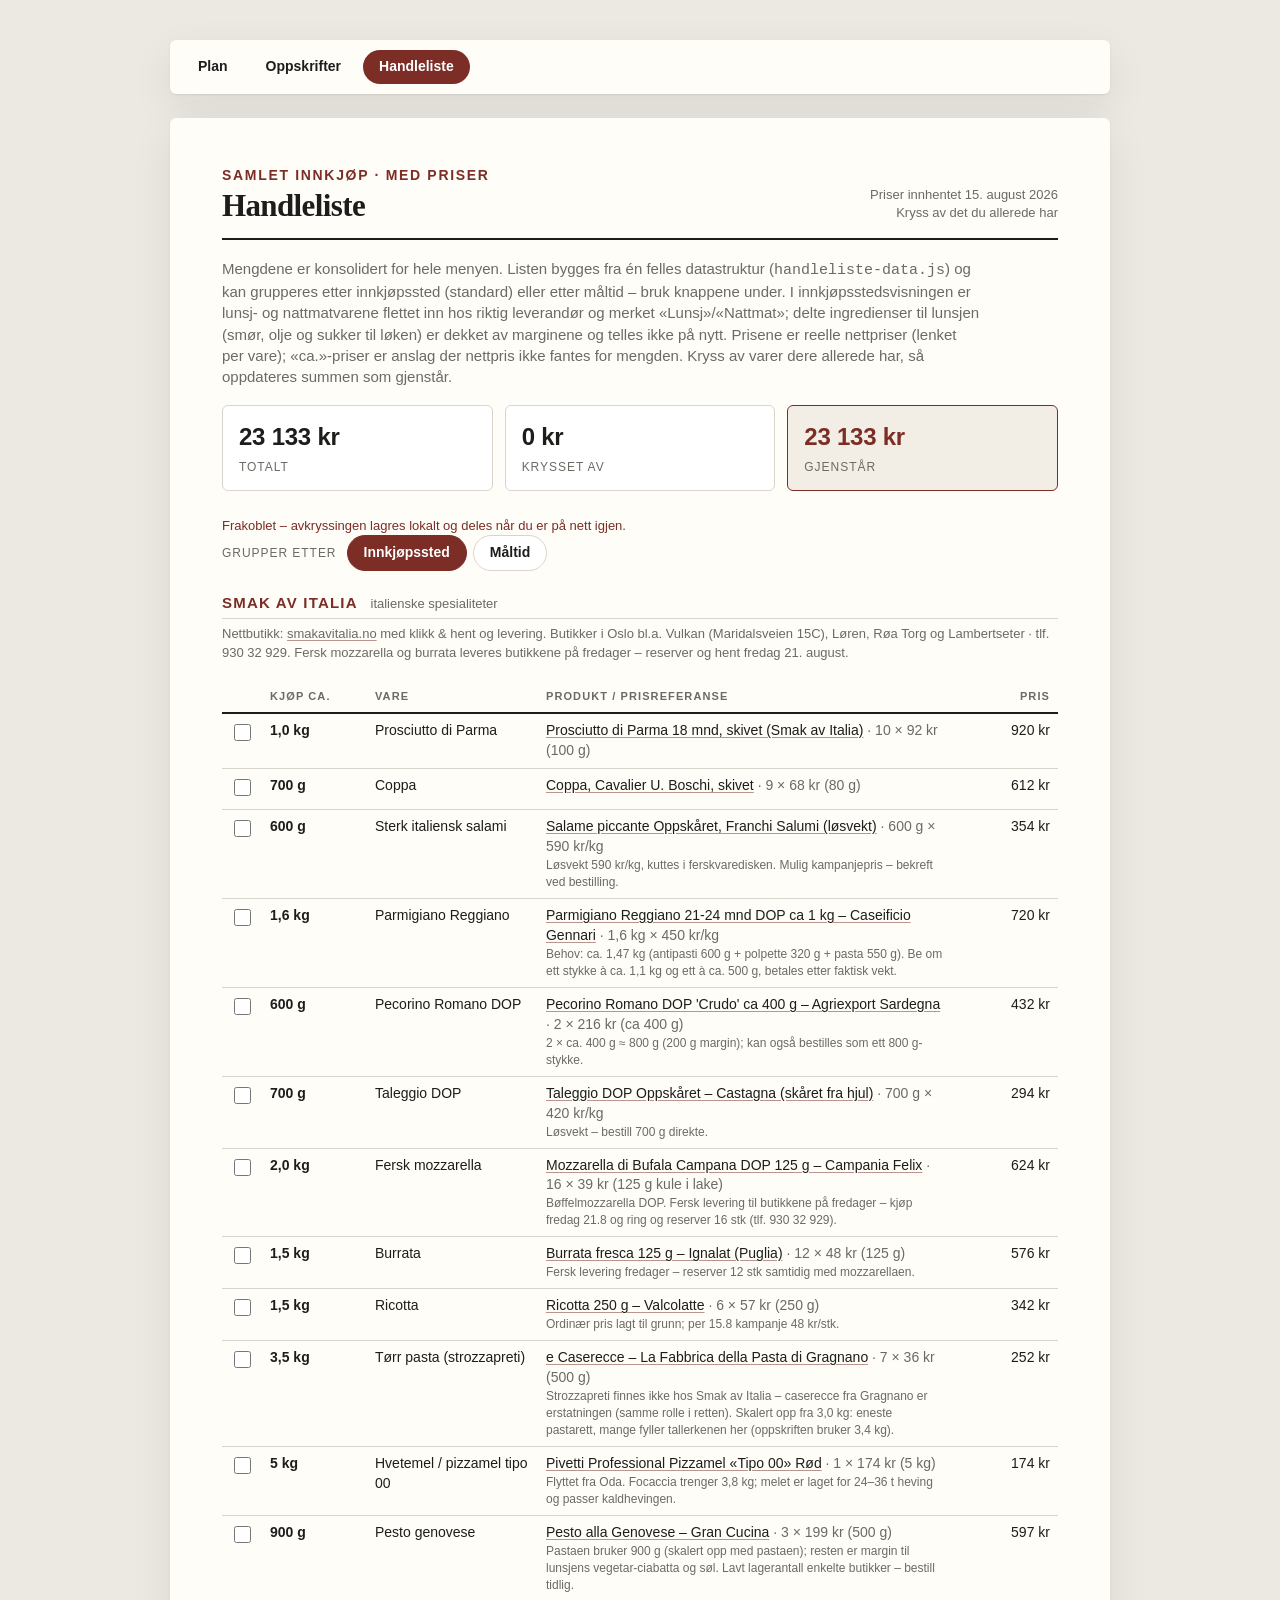
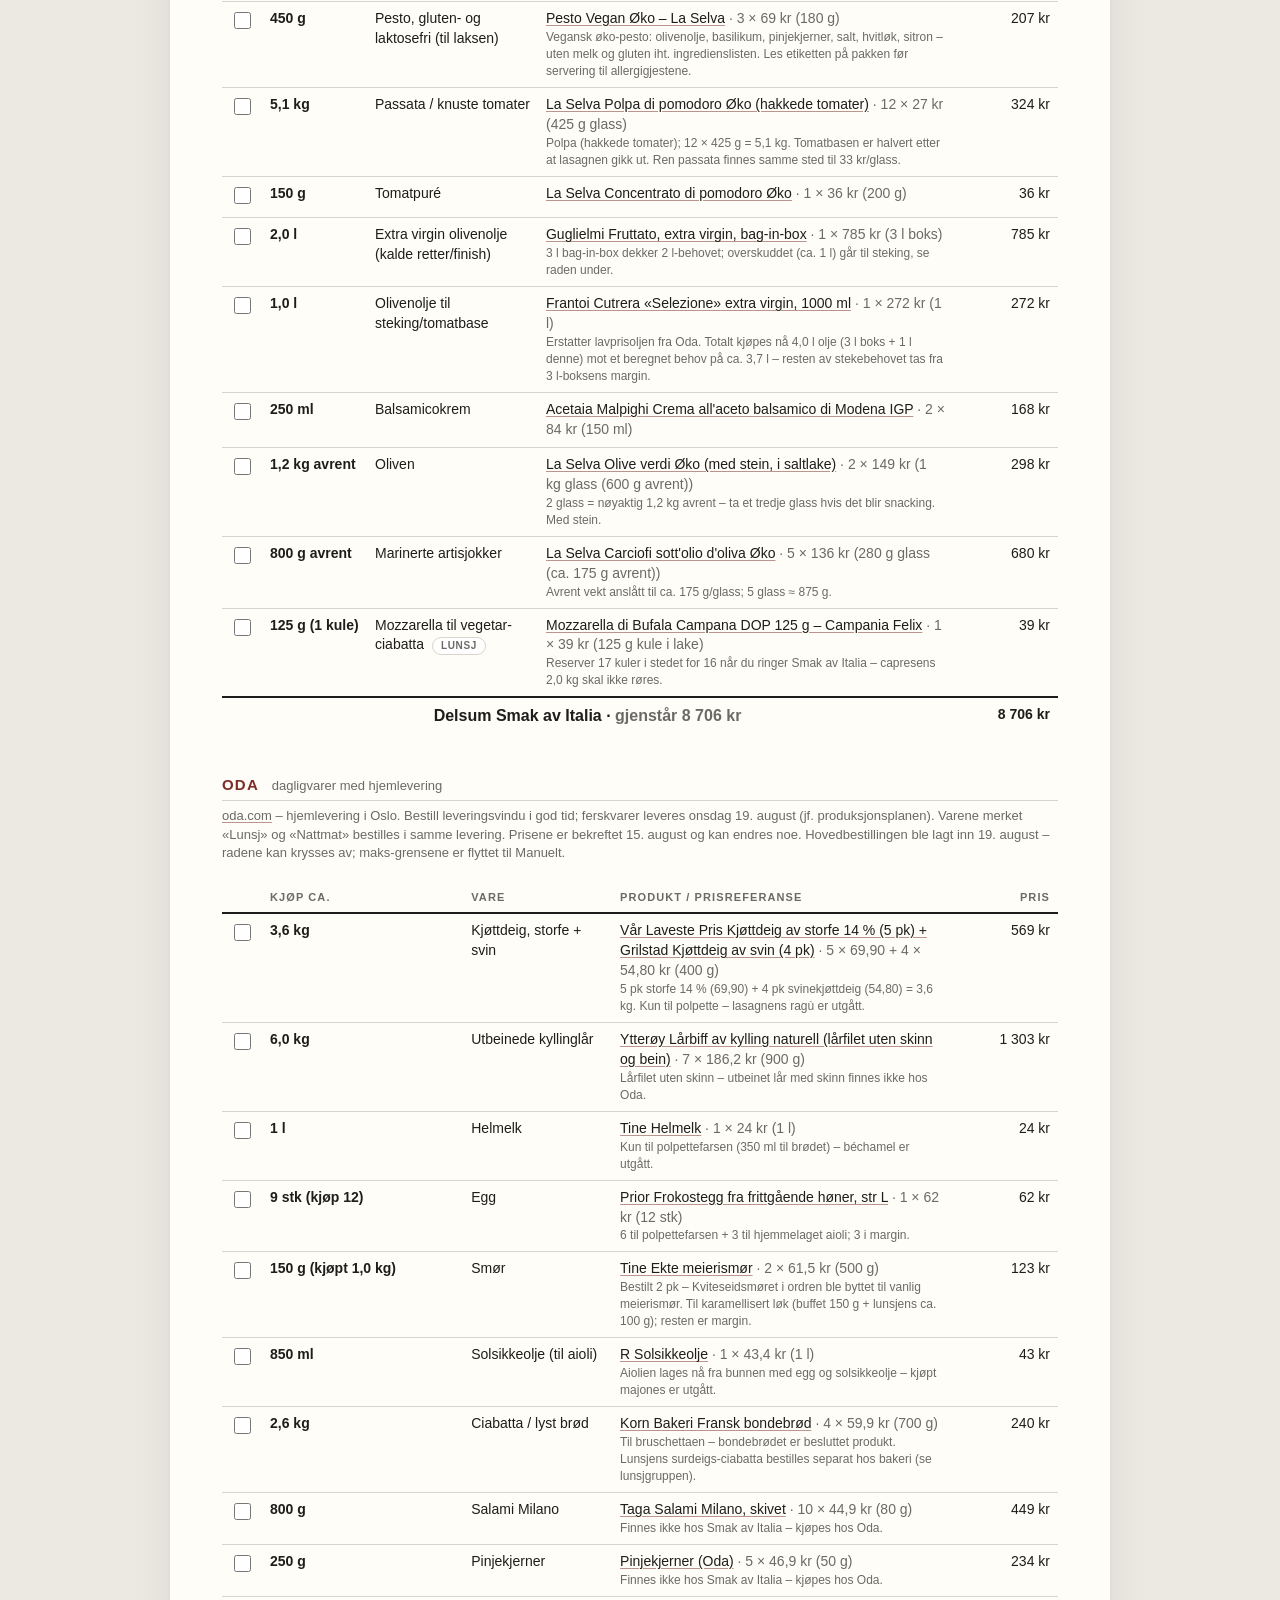
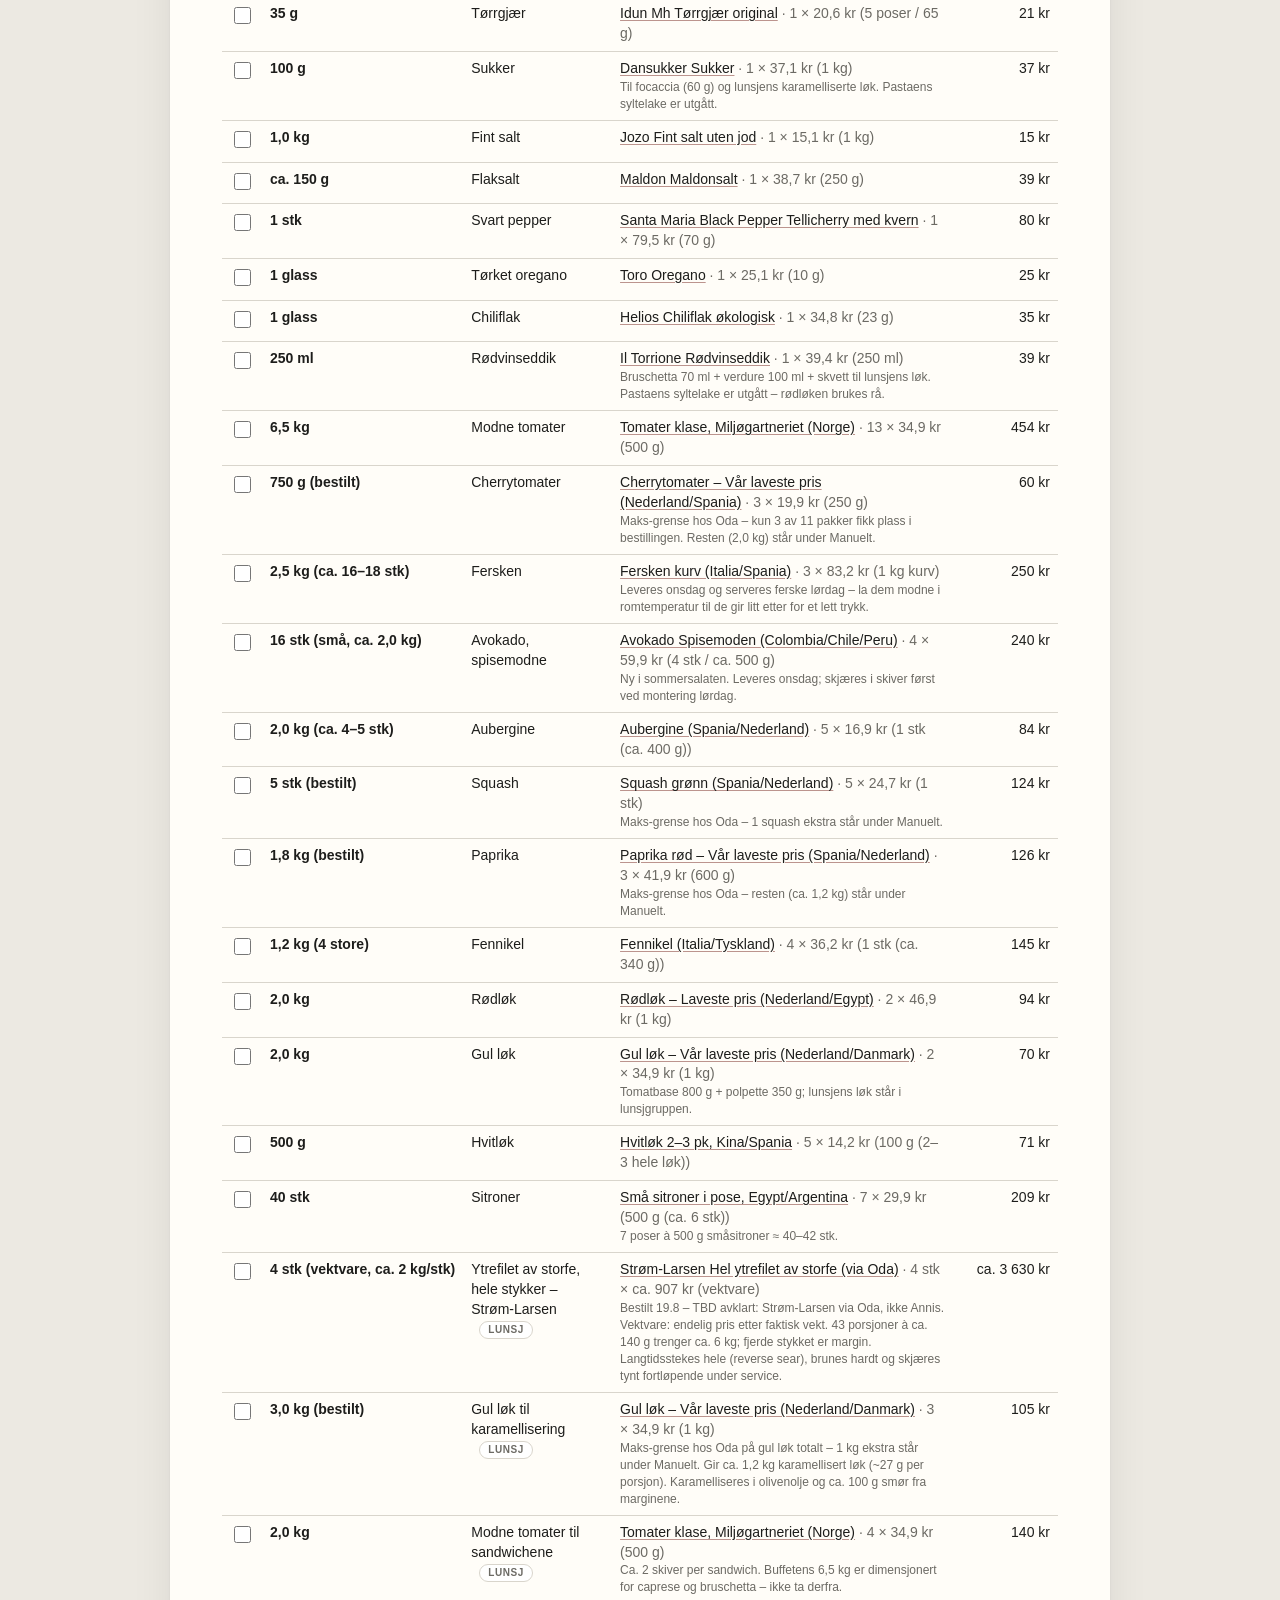
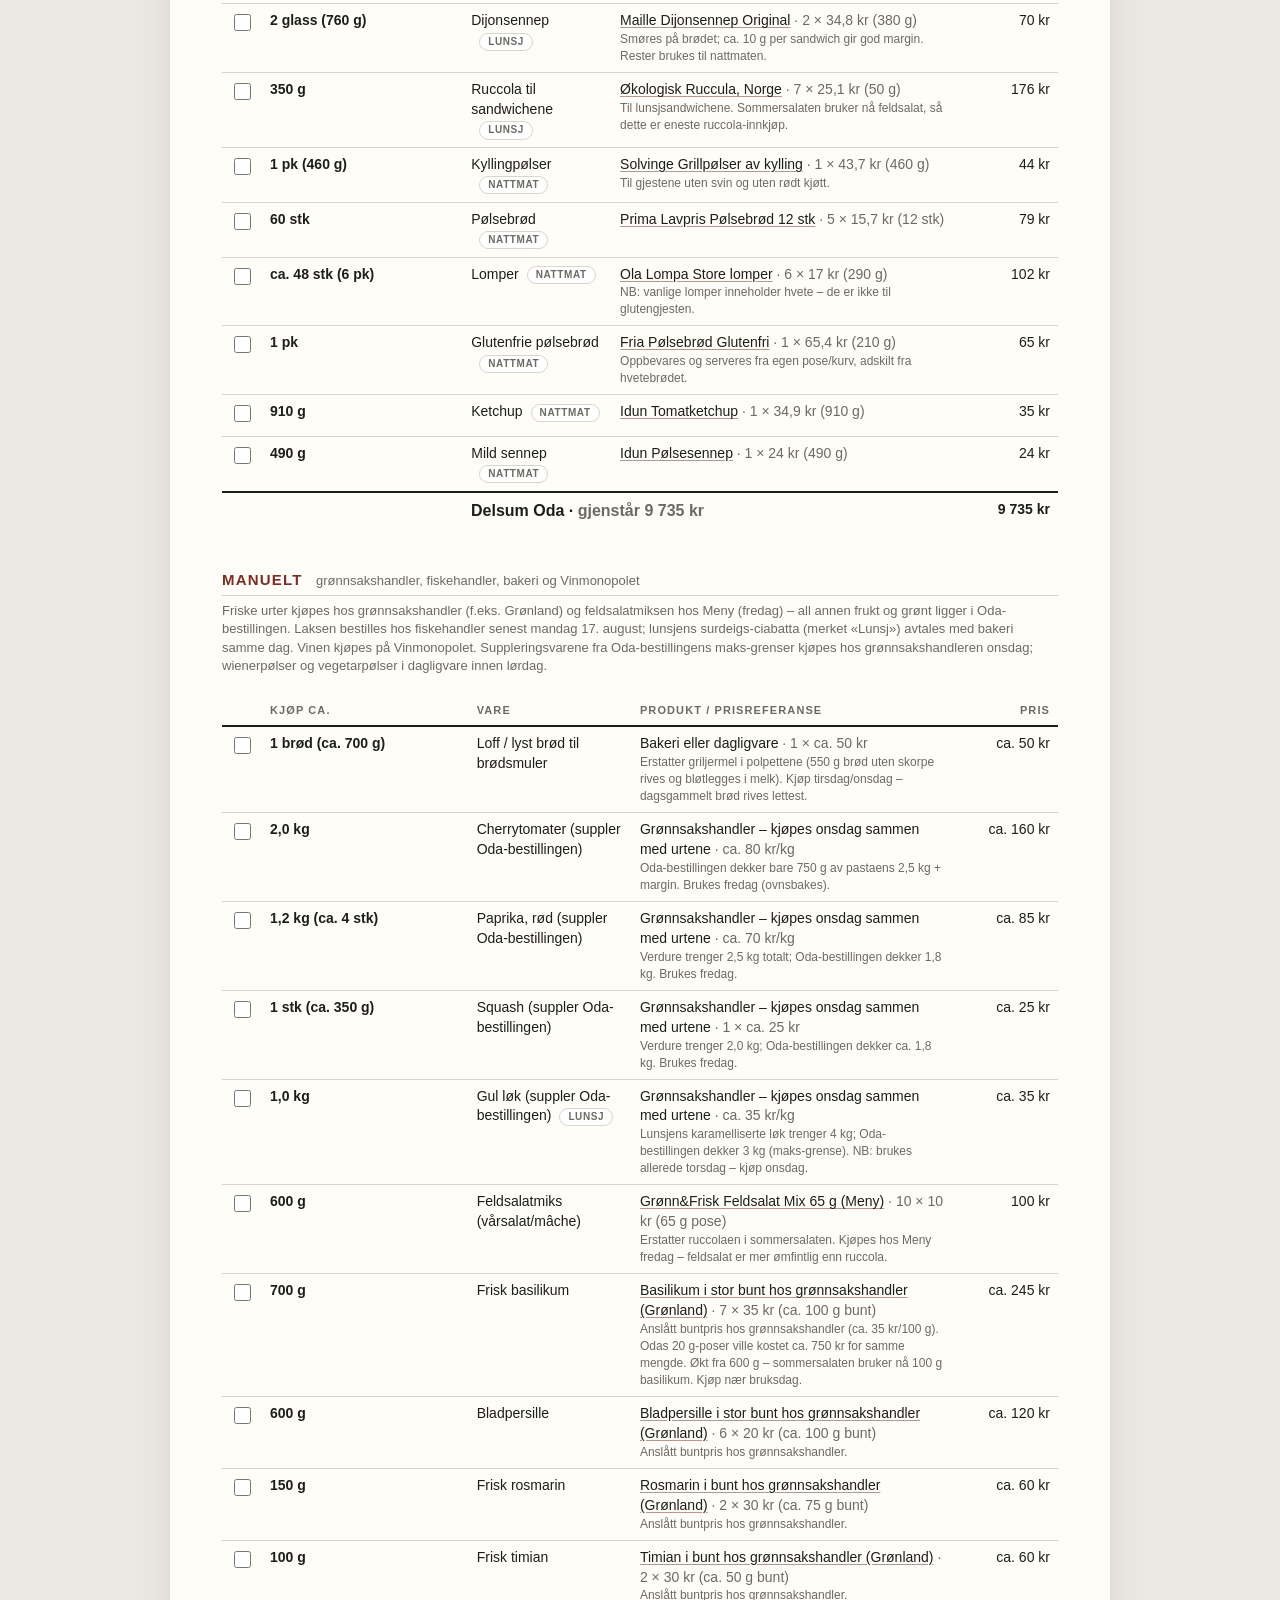
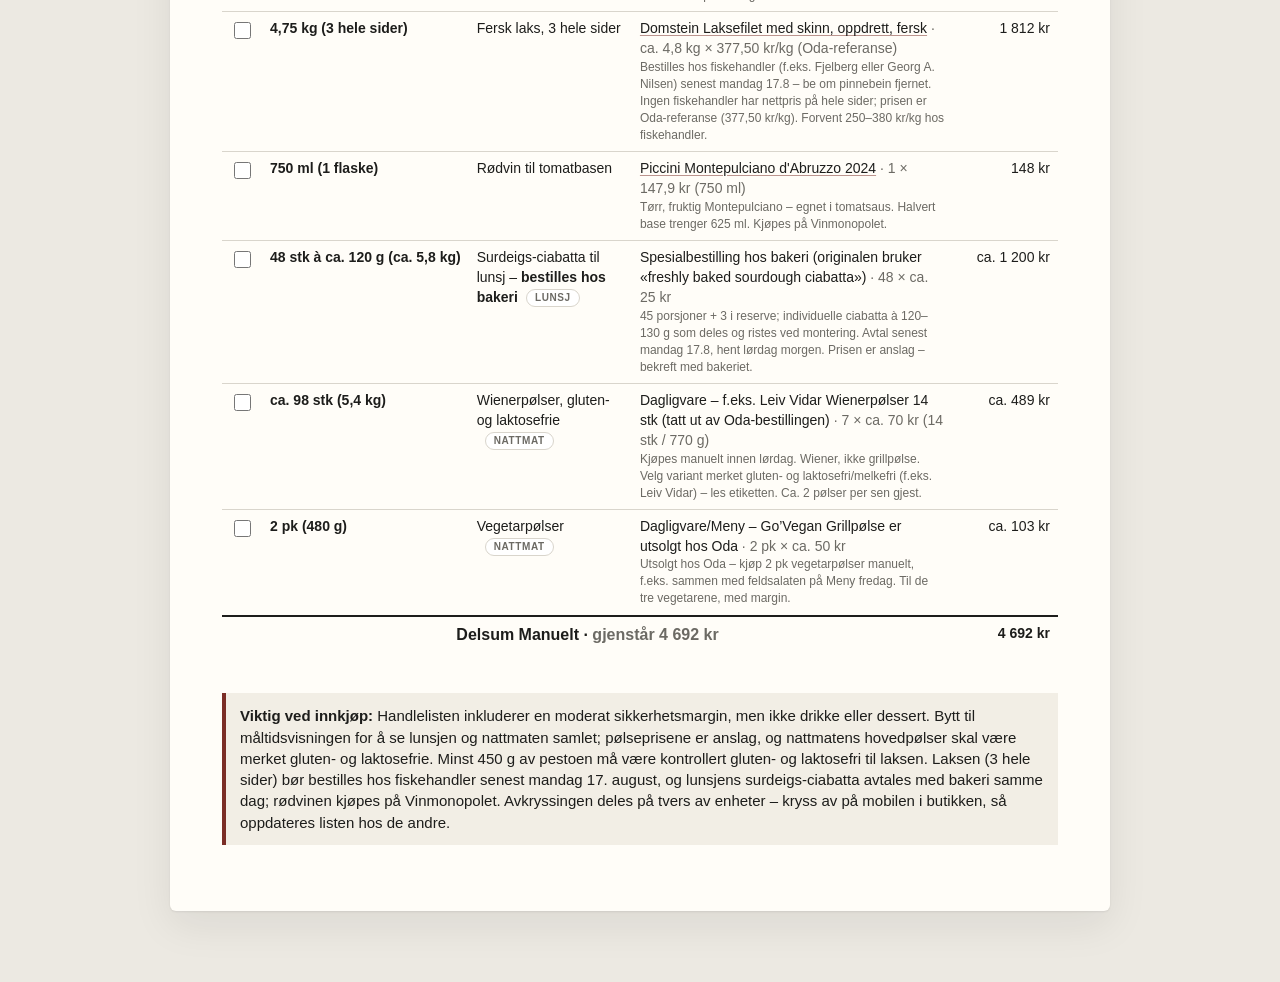
==== handleliste.html @ 805f7834 "Share shopping-list checkmarks across devices via D1 One Pages Function (/api/checked) backed by the" ====
<!DOCTYPE html>
<html lang="nb">
  <head>
    <meta charset="utf-8" />
    <meta content="width=device-width, initial-scale=1" name="viewport" />
    <title>Handleliste – italiensk sharingbuffet</title>
    <link rel="stylesheet" href="styles.css" />
    <script src="nav.js" defer></script>
  </head>
  <body>
    <nav class="site-nav" aria-label="Sider">
      <a href="index.html">Plan</a>
      <a href="oppskrifter.html">Oppskrifter</a>
      <a href="handleliste.html" aria-current="page">Handleliste</a>
    </nav>
    <main>
      <section class="shopping shopping--priced">
        <header class="dish-header">
          <div class="dish-number">SAMLET INNKJØP · MED PRISER</div>
          <div class="dish-titleline">
            <h2>Handleliste</h2>
            <div class="weight">Priser innhentet 15. august 2026<br/>Kryss av det du allerede har</div>
          </div>
        </header>
        <p class="shopping-intro">Mengdene er konsolidert for hele menyen. Listen bygges fra én felles datastruktur (<code>handleliste-data.js</code>) og kan grupperes etter innkjøpssted (standard) eller etter måltid – bruk knappene under. I innkjøpsstedsvisningen er lunsj- og nattmatvarene flettet inn hos riktig leverandør og merket «Lunsj»/«Nattmat»; delte ingredienser til lunsjen (smør, olje og sukker til løken) er dekket av marginene og telles ikke på nytt. Prisene er reelle nettpriser (lenket per vare); «ca.»-priser er anslag der nettpris ikke fantes for mengden. Kryss av varer dere allerede har, så oppdateres summen som gjenstår.</p>
        <div class="cost-summary">
          <div class="cost-box"><b id="total-sum">23 133 kr</b><span>Totalt</span></div>
          <div class="cost-box"><b id="done-sum">0 kr</b><span>Krysset av</span></div>
          <div class="cost-box cost-box--accent"><b id="remaining-sum">23 133 kr</b><span>Gjenstår</span></div>
        </div>
        <p class="sync-status" id="sync-status">Avkryssingen deles på tvers av enheter.</p>
        <div class="view-toggle" role="group" aria-label="Grupper handlelisten">
          <span class="view-toggle-label">Grupper etter</span>
          <button type="button" data-view="vendor" aria-pressed="true">Innkjøpssted</button>
          <button type="button" data-view="meal" aria-pressed="false">Måltid</button>
        </div>
        <div id="shopping-groups">
          <noscript><p class="note">Handlelisten bygges med JavaScript fra <code>handleliste-data.js</code> – skru på JavaScript for å se den.</p></noscript>
        </div>
        <div class="note"><strong>Viktig ved innkjøp:</strong> Handlelisten inkluderer en moderat sikkerhetsmargin, men ikke drikke eller dessert. Bytt til måltidsvisningen for å se lunsjen og nattmaten samlet; pølseprisene er anslag, og nattmatens hovedpølser skal være merket gluten- og laktosefrie. Minst 450&nbsp;g av pestoen må være kontrollert gluten- og laktosefri til laksen. Laksen (3 hele sider) bør bestilles hos fiskehandler senest mandag 17. august, og lunsjens surdeigs-ciabatta avtales med bakeri samme dag; rødvinen kjøpes på Vinmonopolet. Avkryssingen deles på tvers av enheter – kryss av på mobilen i butikken, så oppdateres listen hos de andre.</div>
      </section>
    </main>
    <script src="handleliste-data.js"></script>
    <script>
    (function () {
      var DATA = window.HANDLELISTE_DATA;
      var CHECK_KEY = "handleliste-checked-v1";
      var VIEW_KEY = "handleliste-view-v1";
      var container = document.getElementById("shopping-groups");
      if (!DATA || !container) return;

      function loadChecked() {
        try { return JSON.parse(localStorage.getItem(CHECK_KEY)) || []; } catch (e) { return []; }
      }

      // --- Deling på tvers av enheter -------------------------------------
      // Serveren (/api/checked, D1-database) er fasit; localStorage er
      // frakoblet-buffer. Avkryssinger sendes per vare, aldri som hel liste,
      // så en gammel fane kan ikke overskrive det andre har krysset av.
      var API = "/api/checked";
      var PENDING_KEY = "handleliste-pending-v1";
      var SYNC_FLAG = "handleliste-synced-v1";
      var pending = {}; // vare-id -> ønsket tilstand, ennå ikke bekreftet av serveren
      var lastLocalChange = 0;
      try { pending = JSON.parse(localStorage.getItem(PENDING_KEY)) || {}; } catch (e) { pending = {}; }

      function savePending() {
        try { localStorage.setItem(PENDING_KEY, JSON.stringify(pending)); } catch (e) {}
      }
      function setStatus(offline) {
        var el = document.getElementById("sync-status");
        if (!el) return;
        el.textContent = offline
          ? "Frakoblet – avkryssingen lagres lokalt og deles når du er på nett igjen."
          : "Avkryssingen deles på tvers av enheter.";
        el.classList.toggle("sync-status--offline", offline);
      }
      function onToggle(id, isChecked) {
        lastLocalChange = Date.now();
        pending[id] = isChecked;
        savePending();
        update();
        flush();
      }
      function flush() {
        Object.keys(pending).forEach(function (id) {
          var val = pending[id];
          fetch(API, {
            method: "POST",
            headers: { "Content-Type": "application/json" },
            body: JSON.stringify({ id: id, checked: val })
          }).then(function (res) {
            if (res.ok) {
              if (pending[id] === val) { delete pending[id]; savePending(); }
              setStatus(false);
            }
          }).catch(function () { setStatus(true); });
        });
      }
      function syncFromServer() {
        var started = Date.now();
        fetch(API).then(function (res) {
          if (!res.ok) throw new Error("HTTP " + res.status);
          return res.json();
        }).then(function (data) {
          setStatus(false);
          if (lastLocalChange > started) return; // lokal endring underveis – ta neste runde
          var set = {};
          (data.checked || []).forEach(function (id) { set[id] = true; });
          Array.prototype.forEach.call(container.querySelectorAll("tr[data-id]"), function (r) {
            var id = r.getAttribute("data-id");
            if (Object.prototype.hasOwnProperty.call(pending, id)) return;
            r.querySelector("input").checked = !!set[id];
          });
          update();
        }).catch(function () { setStatus(true); });
      }
      // ---------------------------------------------------------------------
      function fmt(n) {
        return Math.round(n).toLocaleString("nb-NO") + " kr";
      }

      function render(view) {
        var grouping = DATA.groupings[view];
        var checked = loadChecked();
        container.innerHTML = "";
        grouping.groups.forEach(function (g) {
          var items = DATA.items.filter(function (it) {
            return (view === "vendor" ? it.vendor : it.meal) === g.key;
          });
          if (!items.length) return;

          var wrap = document.createElement("div");
          wrap.className = "shopping-group";

          var h = document.createElement("h3");
          h.appendChild(document.createTextNode(g.title + " "));
          var sub = document.createElement("span");
          sub.className = "vendor-sub";
          sub.textContent = g.sub;
          h.appendChild(sub);
          wrap.appendChild(h);

          if (g.note) {
            var p = document.createElement("p");
            p.className = "vendor-note";
            p.innerHTML = g.note;
            wrap.appendChild(p);
          }

          var scroll = document.createElement("div");
          scroll.className = "table-scroll";
          var table = document.createElement("table");
          table.innerHTML = '<thead><tr><th></th><th>Kjøp ca.</th><th>Vare</th><th>Produkt / prisreferanse</th><th class="num">Pris</th></tr></thead>';

          var tbody = document.createElement("tbody");
          items.forEach(function (it) {
            var tr = document.createElement("tr");
            tr.setAttribute("data-id", it.id);
            tr.setAttribute("data-price", it.price);

            var tdCheck = document.createElement("td");
            var cb = document.createElement("input");
            cb.type = "checkbox";
            cb.setAttribute("aria-label", it.aria);
            cb.checked = checked.indexOf(it.id) !== -1;
            cb.addEventListener("change", function () { onToggle(it.id, cb.checked); });
            tdCheck.appendChild(cb);

            var tdQty = document.createElement("td");
            tdQty.className = "qty";
            tdQty.textContent = it.qty;

            var tdName = document.createElement("td");
            tdName.innerHTML = it.name;
            var tag = view === "vendor"
              ? (it.meal !== "middag" ? DATA.tags[it.meal] : null)
              : DATA.tags[it.vendor];
            if (tag) {
              var t = document.createElement("span");
              t.className = "item-tag";
              t.textContent = tag;
              tdName.appendChild(t);
            }

            var tdProd = document.createElement("td");
            var prodHtml = it.product;
            if (it.buy) prodHtml += '<span class="buy"> · ' + it.buy + "</span>";
            if (it.note) prodHtml += '<div class="buy small">' + it.note + "</div>";
            tdProd.innerHTML = prodHtml;

            var tdPrice = document.createElement("td");
            tdPrice.className = "num price";
            tdPrice.textContent = it.priceText || fmt(it.price);

            tr.appendChild(tdCheck);
            tr.appendChild(tdQty);
            tr.appendChild(tdName);
            tr.appendChild(tdProd);
            tr.appendChild(tdPrice);
            tbody.appendChild(tr);
          });
          table.appendChild(tbody);

          var tfoot = document.createElement("tfoot");
          tfoot.innerHTML = '<tr class="subtotal"><td colspan="4">Delsum ' + g.title +
            ' · <span class="buy" data-group-remaining></span></td><td class="num" data-group-total></td></tr>';
          table.appendChild(tfoot);

          scroll.appendChild(table);
          wrap.appendChild(scroll);
          container.appendChild(wrap);
        });
        update();
      }

      function update() {
        var total = 0, done = 0, checked = [];
        Array.prototype.forEach.call(container.querySelectorAll(".shopping-group"), function (g) {
          var gTotal = 0, gDone = 0;
          Array.prototype.forEach.call(g.querySelectorAll("tr[data-price]"), function (r) {
            var p = parseFloat(r.getAttribute("data-price"));
            var c = r.querySelector("input").checked;
            gTotal += p;
            if (c) { gDone += p; checked.push(r.getAttribute("data-id")); }
            r.classList.toggle("done", c);
          });
          var rem = g.querySelector("[data-group-remaining]");
          if (rem) rem.textContent = "gjenstår " + fmt(gTotal - gDone);
          var tot = g.querySelector("[data-group-total]");
          if (tot) tot.textContent = fmt(gTotal);
          total += gTotal;
          done += gDone;
        });
        document.getElementById("total-sum").textContent = fmt(total);
        document.getElementById("done-sum").textContent = fmt(done);
        document.getElementById("remaining-sum").textContent = fmt(total - done);
        try { localStorage.setItem(CHECK_KEY, JSON.stringify(checked)); } catch (e) {}
      }

      var buttons = document.querySelectorAll(".view-toggle button");
      function setView(view) {
        Array.prototype.forEach.call(buttons, function (b) {
          b.setAttribute("aria-pressed", b.getAttribute("data-view") === view ? "true" : "false");
        });
        try { localStorage.setItem(VIEW_KEY, view); } catch (e) {}
        render(view);
      }
      Array.prototype.forEach.call(buttons, function (b) {
        b.addEventListener("click", function () { setView(b.getAttribute("data-view")); });
      });

      var initial = "vendor";
      try {
        var v = localStorage.getItem(VIEW_KEY);
        if (v === "meal" || v === "vendor") initial = v;
      } catch (e) {}
      setView(initial);

      // Engangsflytting: avkryssinger gjort før delingen fantes skyves til serveren.
      try {
        if (localStorage.getItem(SYNC_FLAG) !== "1") {
          loadChecked().forEach(function (id) { pending[id] = true; });
          savePending();
          localStorage.setItem(SYNC_FLAG, "1");
        }
      } catch (e) {}
      flush();
      syncFromServer();
      setInterval(function () {
        if (document.visibilityState !== "visible") return;
        flush();
        syncFromServer();
      }, 20000);
      document.addEventListener("visibilitychange", function () {
        if (document.visibilityState === "visible") { flush(); syncFromServer(); }
      });
    })();
    </script>
  </body>
</html>
---- styles.css ----
:root {
  --ink: #1d1d1b;
  --muted: #6c6a64;
  --line: #d9d5cc;
  --paper: #fffdf8;
  --accent: #7b2d26;
  --soft: #f2eee5;
}
* {
  box-sizing: border-box;
}
html {
  background: #ece9e2;
}
body {
  margin: 0 auto;
  max-width: 980px;
  padding: 40px 20px 72px;
  background: transparent;
  color: var(--ink);
  font-family: ui-sans-serif, -apple-system, BlinkMacSystemFont, "Segoe UI",
    Arial, sans-serif;
  line-height: 1.42;
  font-size: 15px;
}
main {
  padding: 0;
}
.cover,
.dish,
.workflow,
.shopping {
  background: var(--paper);
  padding: 48px 52px;
  margin: 0 0 36px;
  border-radius: 6px;
  box-shadow: 0 1px 2px rgba(29,29,27,.08), 0 14px 40px rgba(29,29,27,.08);
}
main > section:last-child {
  margin-bottom: 0;
}
h1,
h2,
h3 {
  margin: 0;
  line-height: 1.08;
}
h1 {
  font-family: Georgia, "Times New Roman", serif;
  font-size: 42px;
  letter-spacing: -.03em;
}
h2 {
  font-family: Georgia, "Times New Roman", serif;
  font-size: 31px;
  letter-spacing: -.02em;
}
h3 {
  font-size: 15px;
  letter-spacing: .08em;
  text-transform: uppercase;
  margin: 24px 0 8px;
}
p {
  margin: 0 0 10px;
}
strong {
  font-weight: 750;
}
.kicker {
  color: var(--accent);
  text-transform: uppercase;
  letter-spacing: .16em;
  font-size: 12px;
  font-weight: 800;
  margin-bottom: 10px;
}
.subhead {
  color: var(--muted);
  font-size: 17px;
  max-width: 680px;
  margin-top: 10px;
}
.meta-row {
  display: flex;
  gap: 12px;
  flex-wrap: wrap;
  margin: 22px 0 26px;
}
.chip {
  border: 1px solid var(--line);
  border-radius: 999px;
  padding: 6px 10px;
  font-size: 12px;
  background: white;
}
.note {
  border-left: 4px solid var(--accent);
  background: var(--soft);
  padding: 12px 14px;
  margin: 18px 0;
}
.cover {
  display: flex;
  flex-direction: column;
}
.cover-header {
  padding-bottom: 22px;
  border-bottom: 2px solid var(--ink);
}
.menu-grid {
  display: grid;
  grid-template-columns: 1fr 1fr;
  gap: 20px 28px;
  margin-top: 24px;
}
.menu-group {
  break-inside: avoid;
}
.menu-group h3 {
  margin-top: 0;
  color: var(--accent);
}
.menu-item {
  margin: 0 0 13px;
}
.menu-item b {
  display: block;
  font-size: 16px;
}
.menu-item span {
  color: var(--muted);
}
.cover-footer {
  margin-top: 32px;
  border-top: 1px solid var(--line);
  padding-top: 12px;
  color: var(--muted);
  font-size: 12px;
  display: flex;
  justify-content: space-between;
  gap: 16px;
}
.dish {
  break-before: page;
  page-break-before: always;
}
.dish-header {
  border-bottom: 2px solid var(--ink);
  padding-bottom: 15px;
  margin-bottom: 18px;
}
.dish-titleline {
  display: flex;
  justify-content: space-between;
  gap: 20px;
  align-items: flex-end;
}
.dish-number {
  color: var(--accent);
  font-size: 14px;
  font-weight: 800;
  letter-spacing: .12em;
}
.weight {
  text-align: right;
  font-size: 13px;
  color: var(--muted);
  white-space: nowrap;
}
.prepbox {
  display: grid;
  grid-template-columns: 1fr 1fr;
  gap: 0;
  border: 1px solid var(--line);
  margin: 18px 0 20px;
  break-inside: avoid;
}
.prepbox > div {
  padding: 12px 14px;
}
.prepbox > div + div {
  border-left: 1px solid var(--line);
}
.prepbox b {
  display: block;
  margin-bottom: 4px;
}
table {
  width: 100%;
  border-collapse: collapse;
  margin: 8px 0 18px;
  font-size: 14px;
}
th {
  text-align: left;
  font-size: 11px;
  text-transform: uppercase;
  letter-spacing: .1em;
  color: var(--muted);
  border-bottom: 2px solid var(--ink);
  padding: 7px 8px;
}
td {
  border-bottom: 1px solid var(--line);
  padding: 7px 8px;
  vertical-align: top;
}
td.qty {
  width: 120px;
  font-variant-numeric: tabular-nums;
  white-space: nowrap;
  font-weight: 700;
}
ol {
  margin: 8px 0 18px 22px;
  padding: 0;
}
li {
  margin: 0 0 8px;
  padding-left: 3px;
}
.serve {
  background: var(--soft);
  padding: 13px 15px;
  margin: 10px 0 16px;
  break-inside: avoid;
}
.tip {
  border: 1px solid var(--line);
  padding: 12px 14px;
  break-inside: avoid;
}
.tip strong {
  color: var(--accent);
}
.small {
  font-size: 12px;
  color: var(--muted);
}
.workflow {
  break-before: page;
  page-break-before: always;
}
.workflow-grid {
  display: grid;
  grid-template-columns: 1fr 1fr;
  gap: 18px;
}
.workflow-card {
  border: 1px solid var(--line);
  padding: 14px;
  break-inside: avoid;
}
.workflow-card h3 {
  margin-top: 0;
}
@media print {
  @page {
    size: A4;
    margin: 13mm 14mm 14mm;
  }
  html,
  body {
    background: white;
  }
  body {
    max-width: none;
    font-size: 10.5pt;
    padding: 0;
  }
  main {
    padding: 0;
  }
  .cover,
  .dish,
  .workflow,
  .shopping {
    background: none;
    padding: 0;
    margin: 0;
    border-radius: 0;
    box-shadow: none;
  }
  h1 {
    font-size: 31pt;
  }
  h2 {
    font-size: 23pt;
  }
  .cover {
    min-height: 267mm;
  }
  .cover-footer {
    margin-top: auto;
  }
  .dish {
    min-height: 267mm;
  }
  a {
    color: inherit;
    text-decoration: none;
  }
}
@media (max-width:700px) {
  body {
    padding: 14px 10px 48px;
  }
  .cover,
  .dish,
  .workflow,
  .shopping {
    padding: 28px 18px;
    margin-bottom: 18px;
    border-radius: 4px;
  }
  h1 {
    font-size: 33px;
  }
  h2 {
    font-size: 26px;
  }
  .menu-grid,
  .workflow-grid {
    grid-template-columns: 1fr;
  }
  .prepbox {
    grid-template-columns: 1fr;
  }
  .prepbox > div + div {
    border-left: 0;
    border-top: 1px solid var(--line);
  }
  .dish-titleline {
    display: block;
  }
  .weight {
    text-align: left;
    margin-top: 8px;
  }
}

.shopping {
  break-before: page;
  page-break-before: always;
}
.shopping-intro {
  max-width: 760px;
  color: var(--muted);
  margin: 0 0 18px;
}
.shopping-group {
  margin: 0 0 22px;
  break-inside: avoid-page;
}
.shopping-group h3 {
  color: var(--accent);
  border-bottom: 1px solid var(--line);
  padding-bottom: 7px;
}
.shopping td:first-child {
  width: 28px;
  text-align: center;
  font-size: 16px;
}
.shopping td:nth-child(2) {
  width: 150px;
  font-weight: 750;
  white-space: nowrap;
}
.shopping .buy {
  color: var(--muted);
}
tr {
  break-inside: avoid;
  page-break-inside: avoid;
}
thead {
  display: table-header-group;
}

/* ---- Shared page navigation ---- */
.site-nav {
  display: flex;
  gap: 6px;
  background: var(--paper);
  border-radius: 6px;
  padding: 10px 12px;
  margin: 0 0 24px;
  box-shadow: 0 1px 2px rgba(29,29,27,.08), 0 14px 40px rgba(29,29,27,.08);
}
.site-nav a {
  padding: 7px 16px;
  border-radius: 999px;
  text-decoration: none;
  color: var(--ink);
  font-weight: 700;
  font-size: 14px;
}
.site-nav a:hover {
  background: var(--soft);
}
.site-nav a[aria-current="page"] {
  background: var(--accent);
  color: #fff;
}
@media print {
  .site-nav {
    display: none;
  }
}

/* ---- Floating anchor menu ---- */
.page-toc {
  display: none;
  position: fixed;
  top: 40px;
  left: calc(50% + 506px);
  width: 200px;
  max-height: calc(100vh - 80px);
  overflow-y: auto;
  overscroll-behavior: contain;
  font-size: 12px;
}
@media (min-width: 1420px) {
  .page-toc {
    display: block;
  }
}
.page-toc-title {
  font-size: 11px;
  font-weight: 800;
  text-transform: uppercase;
  letter-spacing: .12em;
  color: var(--muted);
  margin: 0 0 6px;
  padding-left: 11px;
}
.page-toc a {
  display: block;
  padding: 3px 10px;
  border-left: 2px solid var(--line);
  color: var(--muted);
  text-decoration: none;
  white-space: nowrap;
  overflow: hidden;
  text-overflow: ellipsis;
}
.page-toc a:hover {
  color: var(--ink);
}
.page-toc a.active {
  color: var(--accent);
  border-left-color: var(--accent);
  font-weight: 700;
}
.page-toc a.toc-sub {
  padding-left: 24px;
}
[id] {
  scroll-margin-top: 18px;
}
@media print {
  .page-toc {
    display: none;
  }
}

/* ---- Priced shopping list ---- */
.cost-summary {
  display: grid;
  grid-template-columns: repeat(3, 1fr);
  gap: 12px;
  margin: 18px 0 26px;
}
.cost-box {
  border: 1px solid var(--line);
  border-radius: 6px;
  padding: 14px 16px;
  background: #fff;
}
.cost-box b {
  display: block;
  font-size: 24px;
  font-variant-numeric: tabular-nums;
  letter-spacing: -.01em;
}
.cost-box span {
  color: var(--muted);
  font-size: 12px;
  text-transform: uppercase;
  letter-spacing: .08em;
}
.cost-box--accent {
  border-color: var(--accent);
  background: var(--soft);
}
.cost-box--accent b {
  color: var(--accent);
}
.table-scroll {
  overflow-x: auto;
}
.shopping--priced td:first-child {
  width: 34px;
}
.shopping--priced td:nth-child(2) {
  width: 105px;
  white-space: nowrap;
  font-weight: 700;
  font-variant-numeric: tabular-nums;
}
.shopping--priced th.num,
.shopping--priced td.num {
  text-align: right;
  white-space: nowrap;
  font-variant-numeric: tabular-nums;
}
.shopping--priced input[type="checkbox"] {
  width: 17px;
  height: 17px;
  accent-color: var(--accent);
  cursor: pointer;
}
.shopping--priced tr.done td {
  color: var(--muted);
}
.shopping--priced tr.done td:nth-child(3),
.shopping--priced tr.done td:nth-child(4) {
  text-decoration: line-through;
  text-decoration-color: rgba(29,29,27,.45);
}
.shopping--priced tfoot td {
  border-top: 2px solid var(--ink);
  border-bottom: 0;
  font-weight: 750;
}
.vendor-sub {
  color: var(--muted);
  font-weight: 400;
  font-size: 13px;
  text-transform: none;
  letter-spacing: 0;
  margin-left: 8px;
}
.vendor-note {
  color: var(--muted);
  font-size: 13px;
  margin: -2px 0 12px;
}
.sync-status {
  color: var(--muted);
  font-size: 13px;
  margin: 10px 0 0;
}
.sync-status--offline {
  color: var(--accent);
}
.shopping--priced a {
  color: inherit;
  text-decoration-color: rgba(123,45,38,.5);
  text-underline-offset: 2px;
}
.shopping--priced a:hover {
  color: var(--accent);
}
@media (max-width: 700px) {
  .cost-summary {
    grid-template-columns: 1fr;
  }
}

/* ---- View toggle & item tags ---- */
.view-toggle {
  display: flex;
  align-items: center;
  gap: 6px;
  flex-wrap: wrap;
  margin: 0 0 20px;
}
.view-toggle-label {
  color: var(--muted);
  font-size: 12px;
  text-transform: uppercase;
  letter-spacing: .08em;
  margin-right: 4px;
}
.view-toggle button {
  border: 1px solid var(--line);
  background: #fff;
  border-radius: 999px;
  padding: 7px 16px;
  font: inherit;
  font-weight: 700;
  font-size: 14px;
  color: var(--ink);
  cursor: pointer;
}
.view-toggle button:hover {
  background: var(--soft);
}
.view-toggle button[aria-pressed="true"] {
  background: var(--accent);
  border-color: var(--accent);
  color: #fff;
}
.item-tag {
  display: inline-block;
  margin-left: 8px;
  padding: 1px 8px;
  border: 1px solid var(--line);
  border-radius: 999px;
  background: #fff;
  color: var(--muted);
  font-size: 10px;
  font-weight: 700;
  text-transform: uppercase;
  letter-spacing: .06em;
  vertical-align: middle;
  white-space: nowrap;
}
@media print {
  .view-toggle {
    display: none;
  }
}
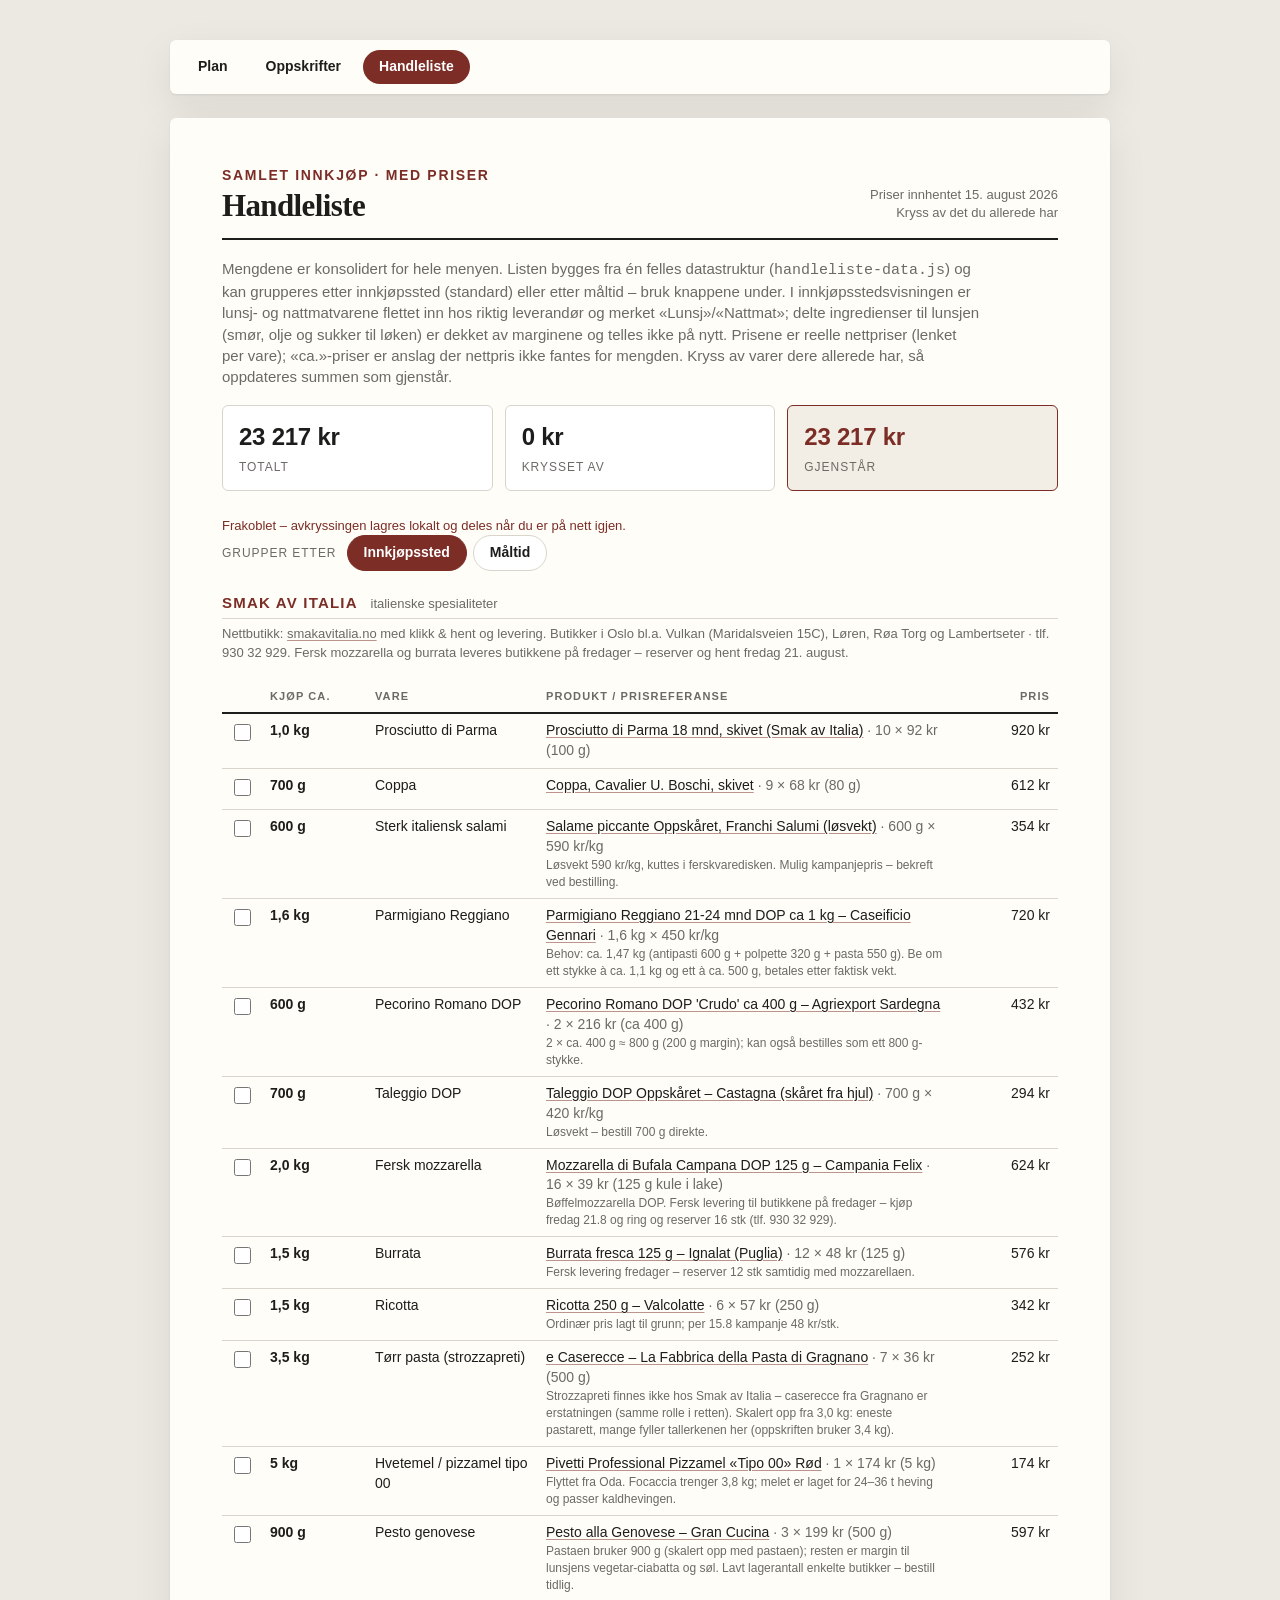
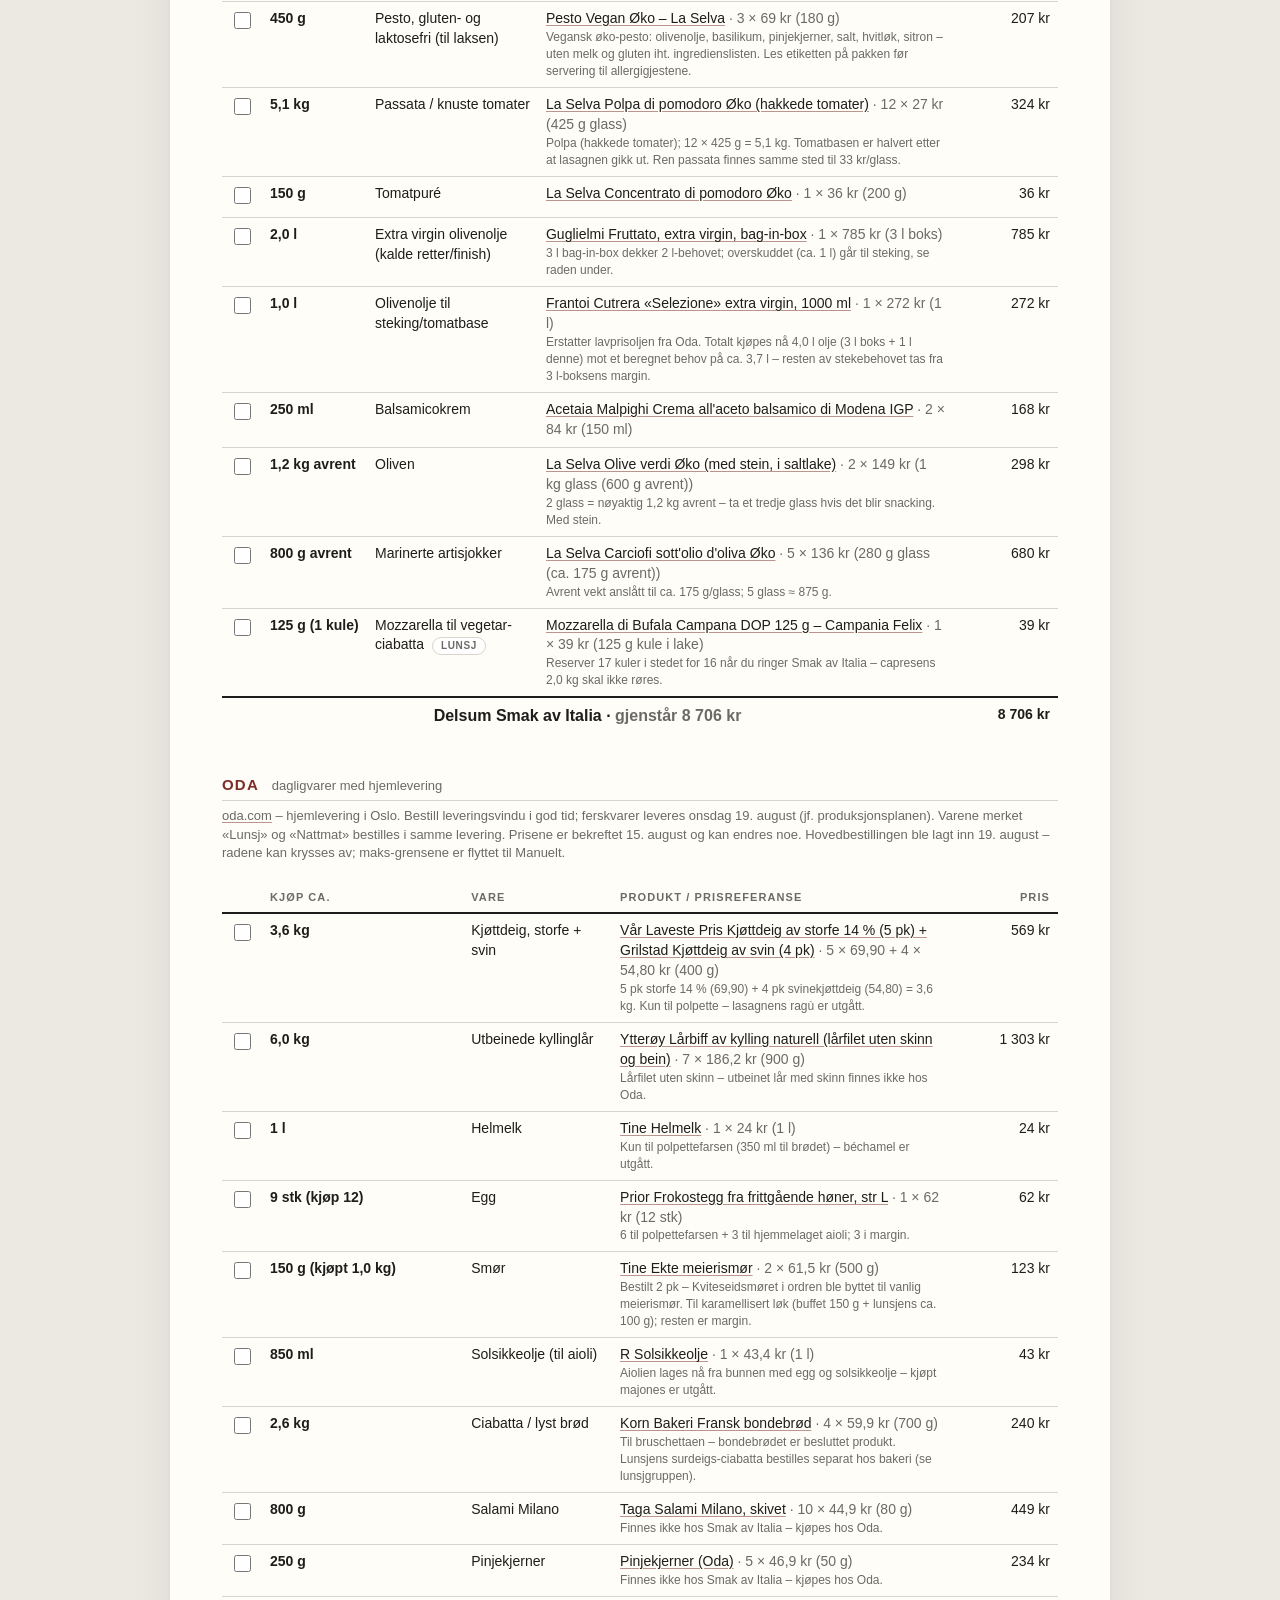
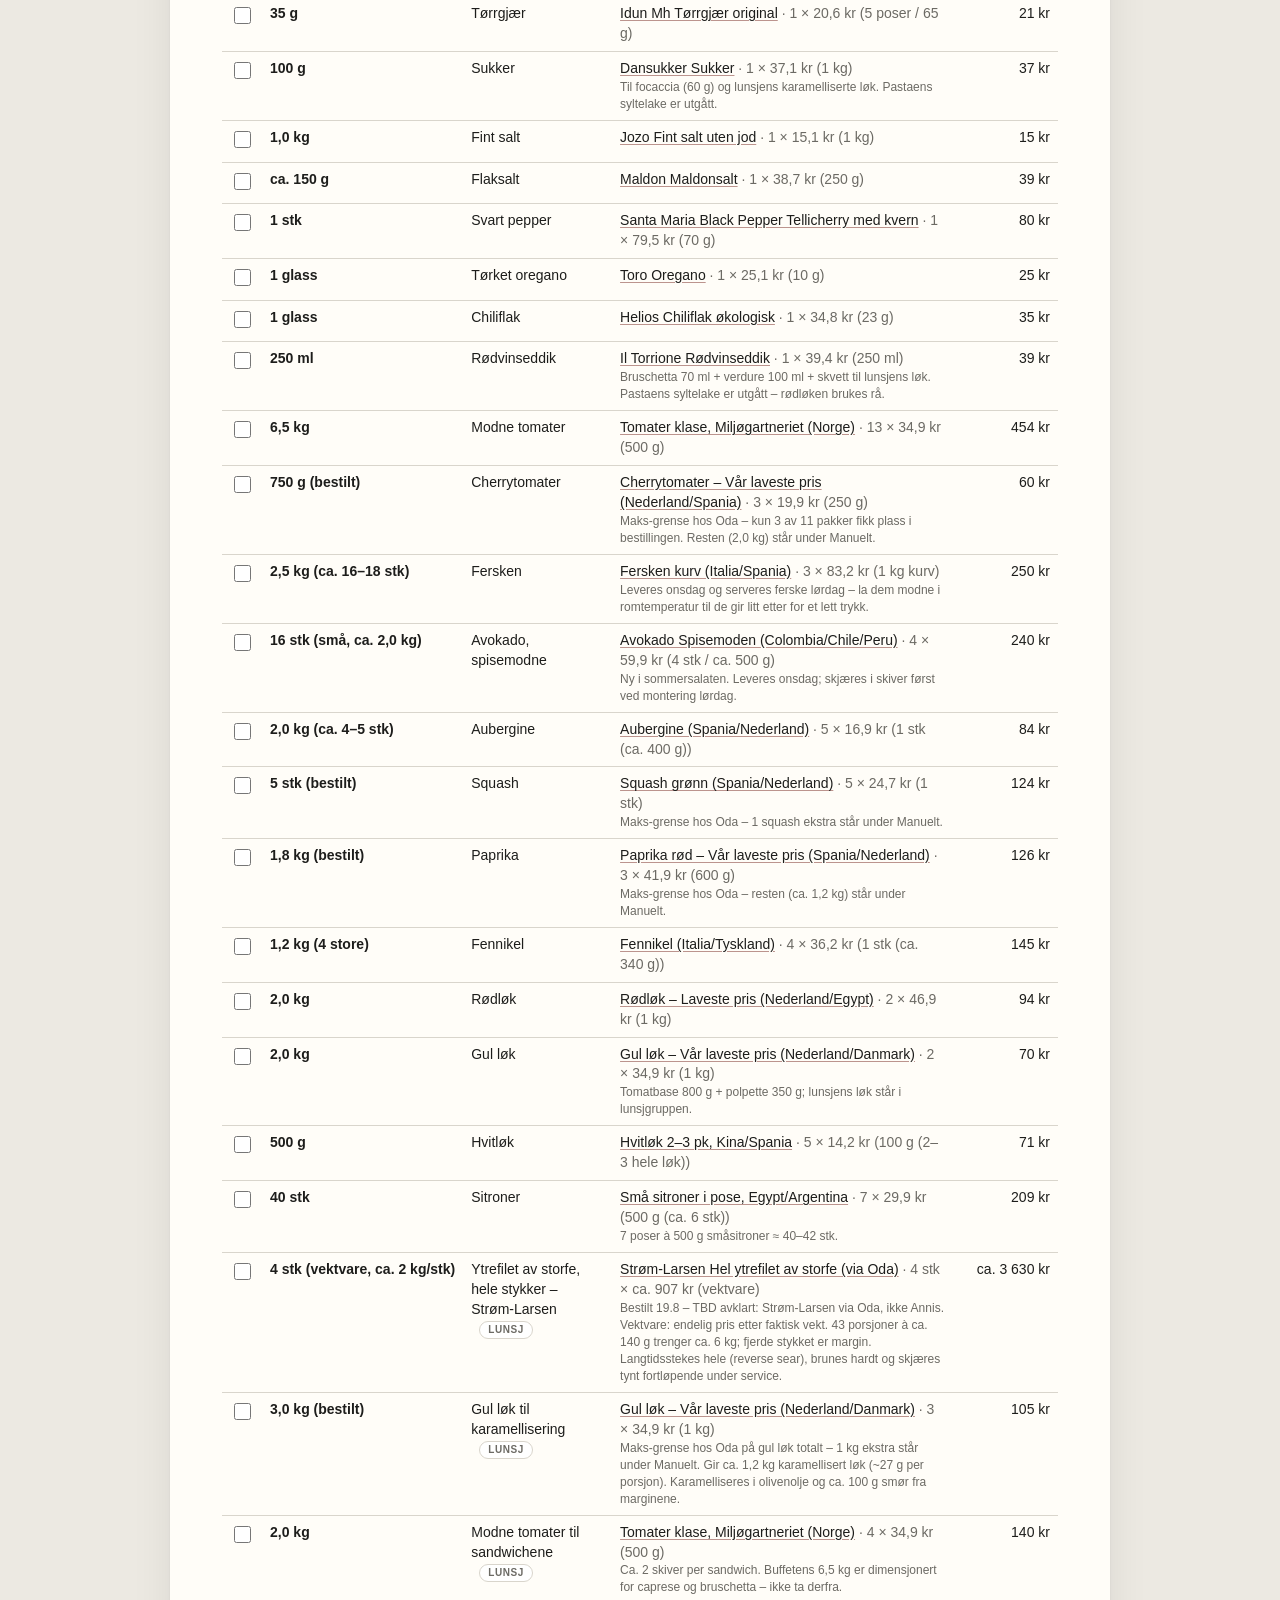
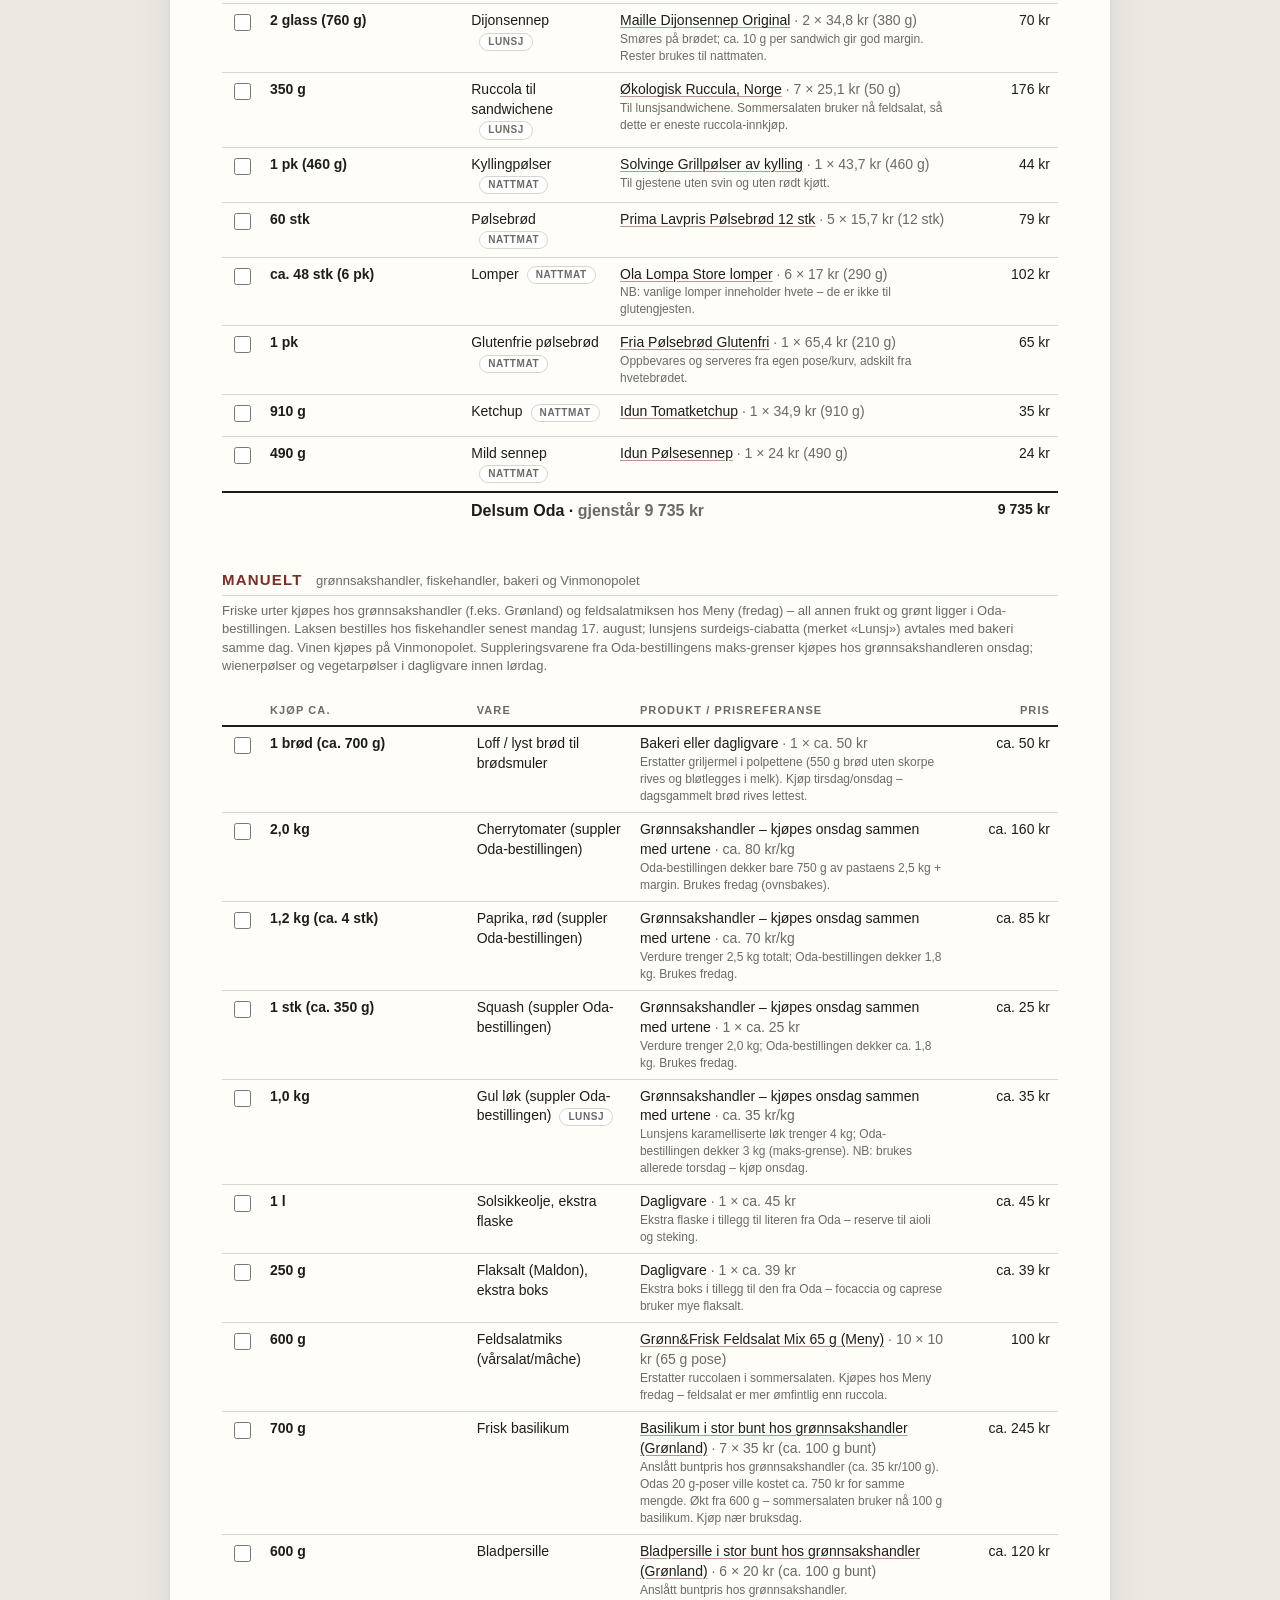
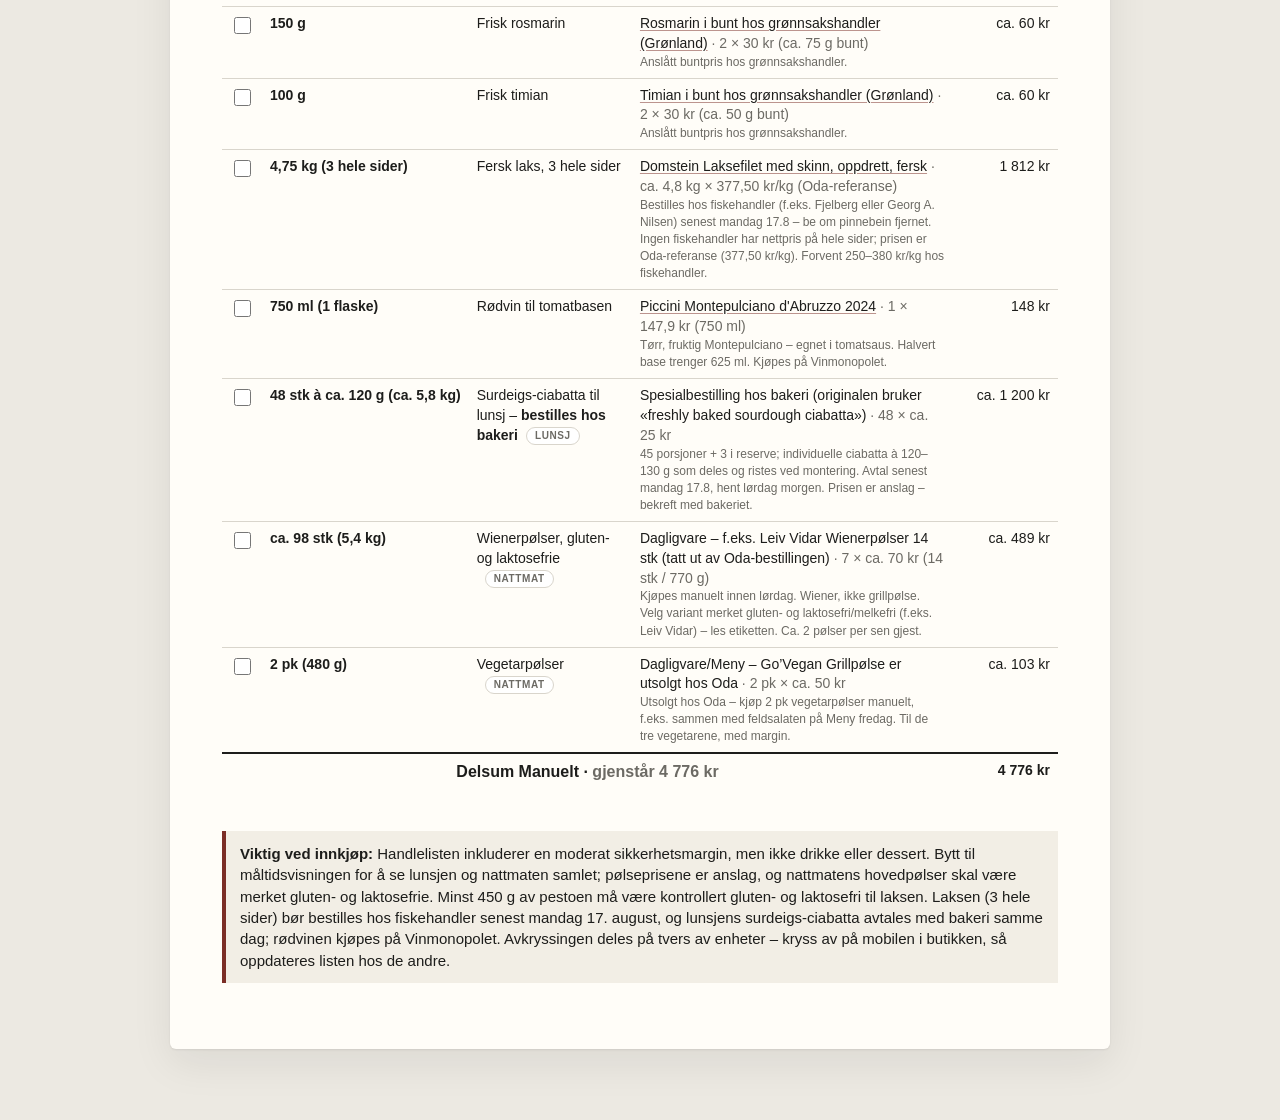
==== commit 361eed80: "Add extra sunflower oil and Maldon salt to manual list Co-Authored-By: Claude Fable 5 <noreply@anthr" ====
--- a/handleliste.html
+++ b/handleliste.html
@@ -24,9 +24,9 @@
         </header>
         <p class="shopping-intro">Mengdene er konsolidert for hele menyen. Listen bygges fra én felles datastruktur (<code>handleliste-data.js</code>) og kan grupperes etter innkjøpssted (standard) eller etter måltid – bruk knappene under. I innkjøpsstedsvisningen er lunsj- og nattmatvarene flettet inn hos riktig leverandør og merket «Lunsj»/«Nattmat»; delte ingredienser til lunsjen (smør, olje og sukker til løken) er dekket av marginene og telles ikke på nytt. Prisene er reelle nettpriser (lenket per vare); «ca.»-priser er anslag der nettpris ikke fantes for mengden. Kryss av varer dere allerede har, så oppdateres summen som gjenstår.</p>
         <div class="cost-summary">
-          <div class="cost-box"><b id="total-sum">23 133 kr</b><span>Totalt</span></div>
+          <div class="cost-box"><b id="total-sum">23 217 kr</b><span>Totalt</span></div>
           <div class="cost-box"><b id="done-sum">0 kr</b><span>Krysset av</span></div>
-          <div class="cost-box cost-box--accent"><b id="remaining-sum">23 133 kr</b><span>Gjenstår</span></div>
+          <div class="cost-box cost-box--accent"><b id="remaining-sum">23 217 kr</b><span>Gjenstår</span></div>
         </div>
         <p class="sync-status" id="sync-status">Avkryssingen deles på tvers av enheter.</p>
         <div class="view-toggle" role="group" aria-label="Grupper handlelisten">
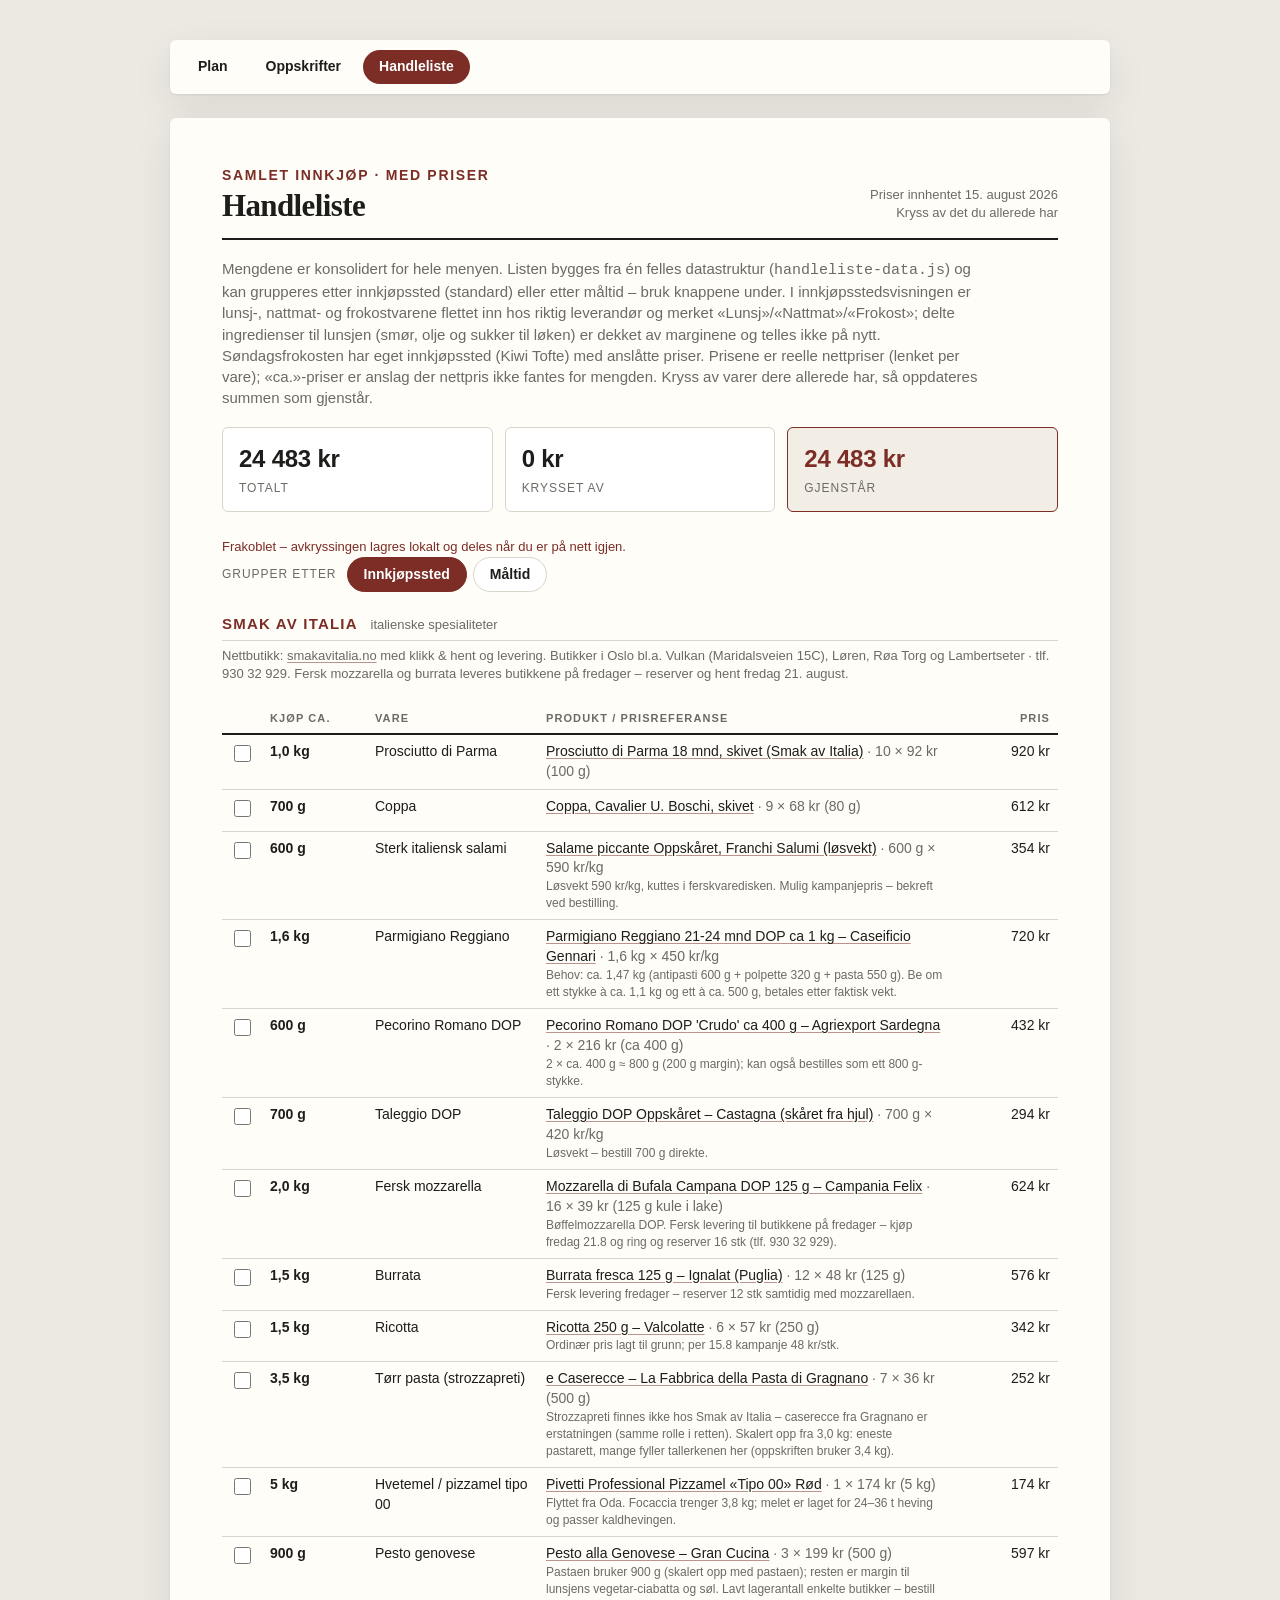
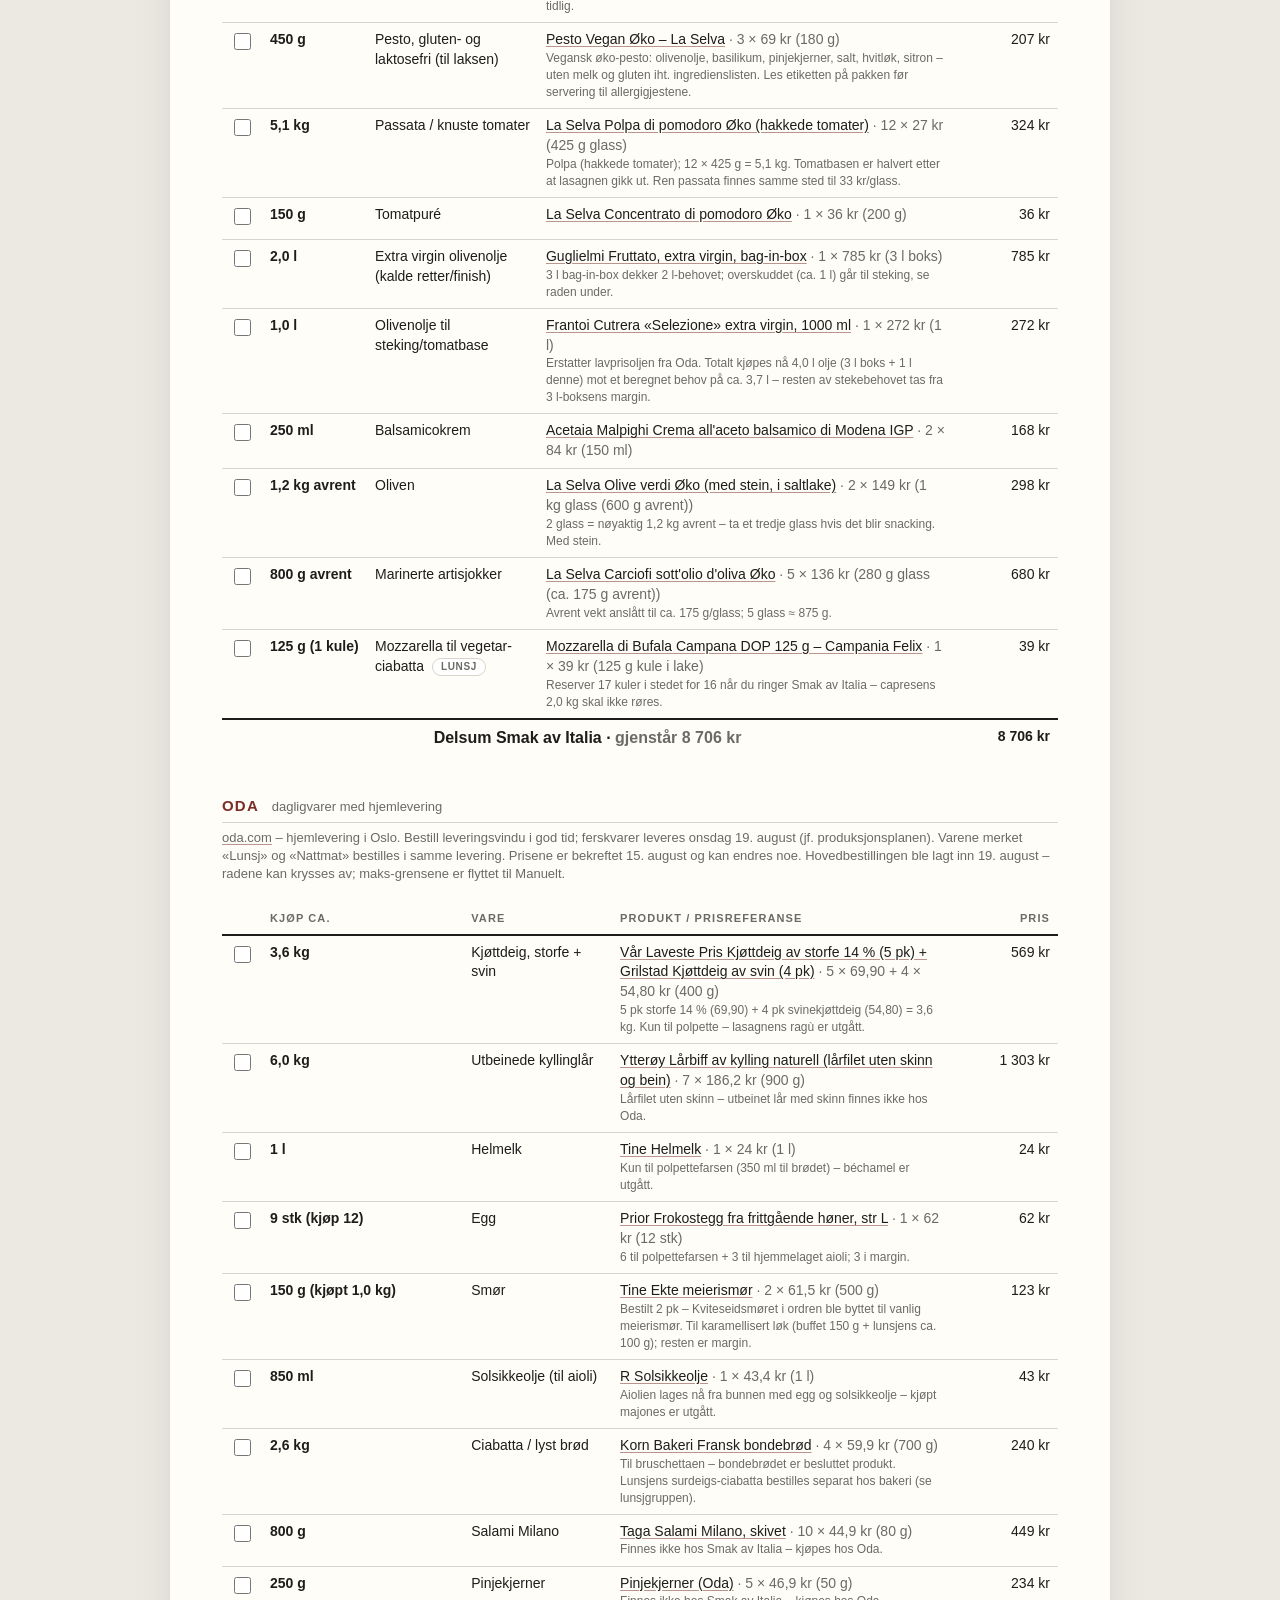
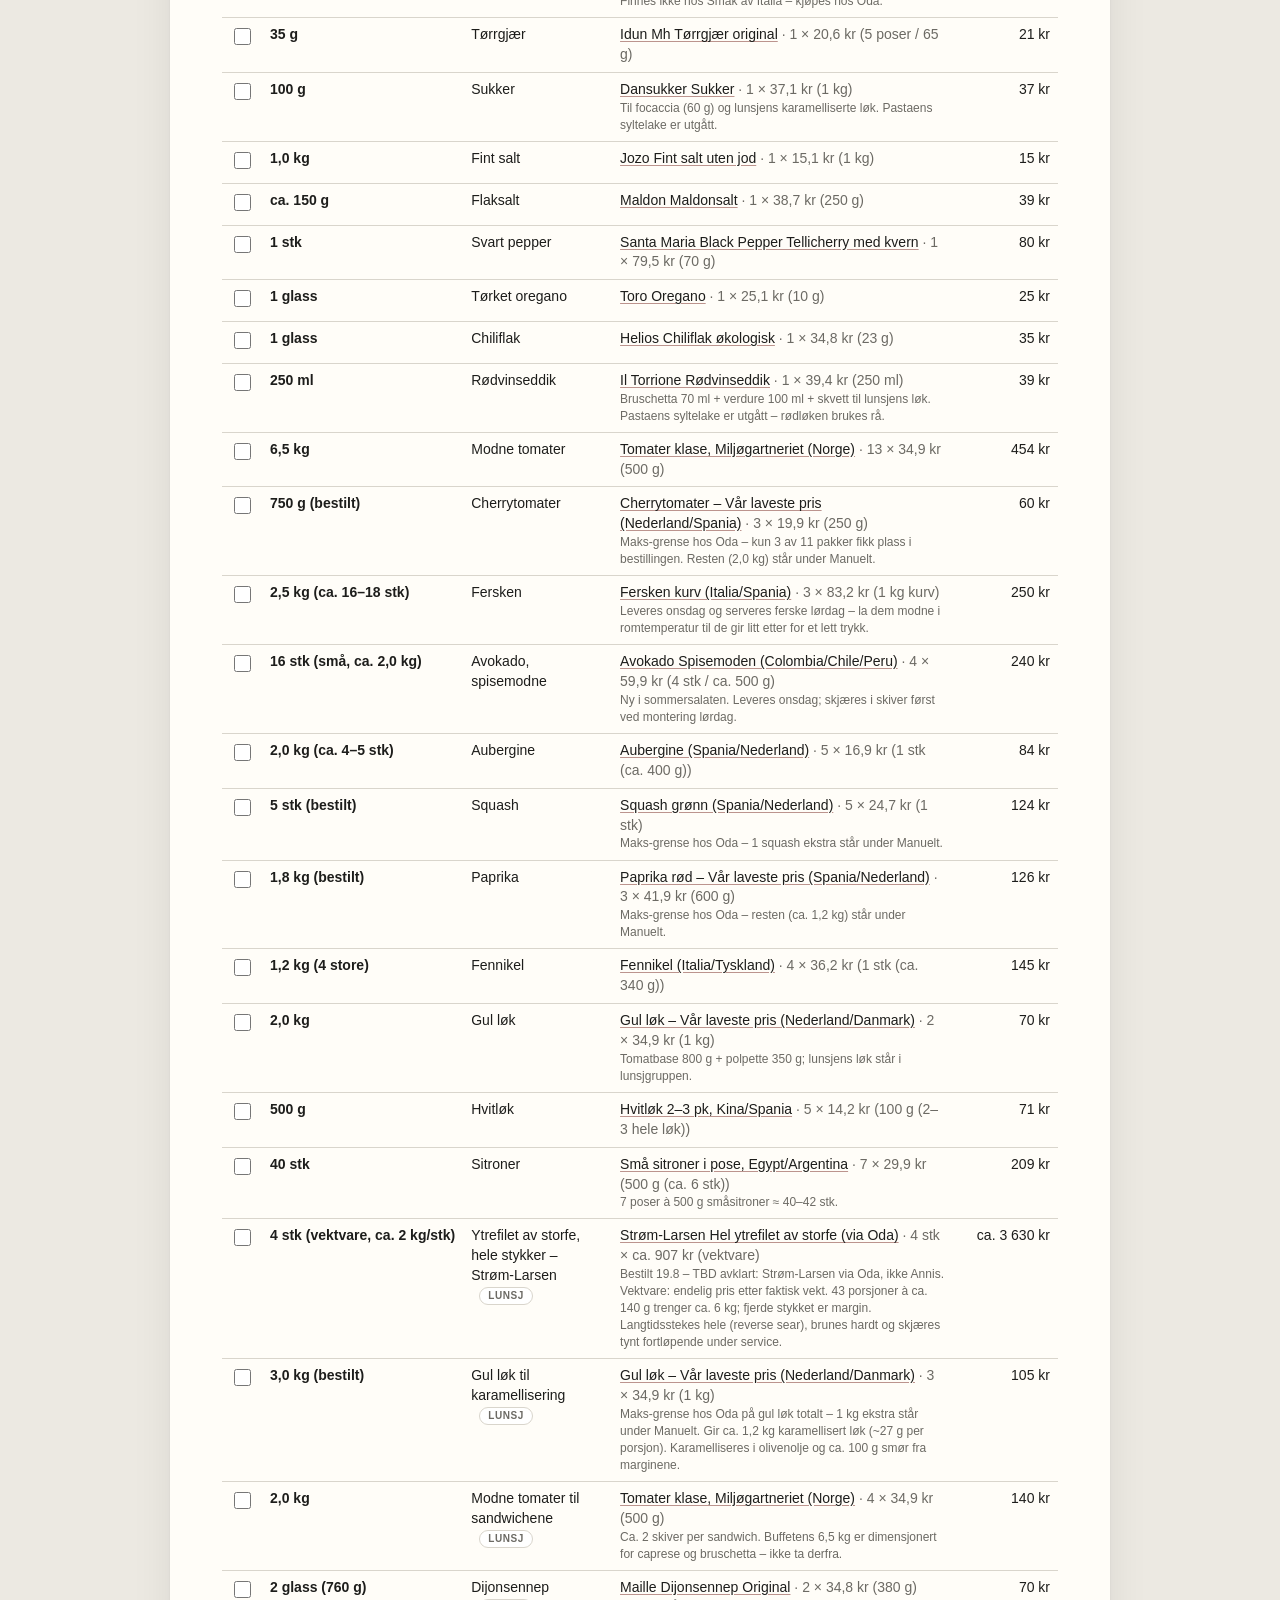
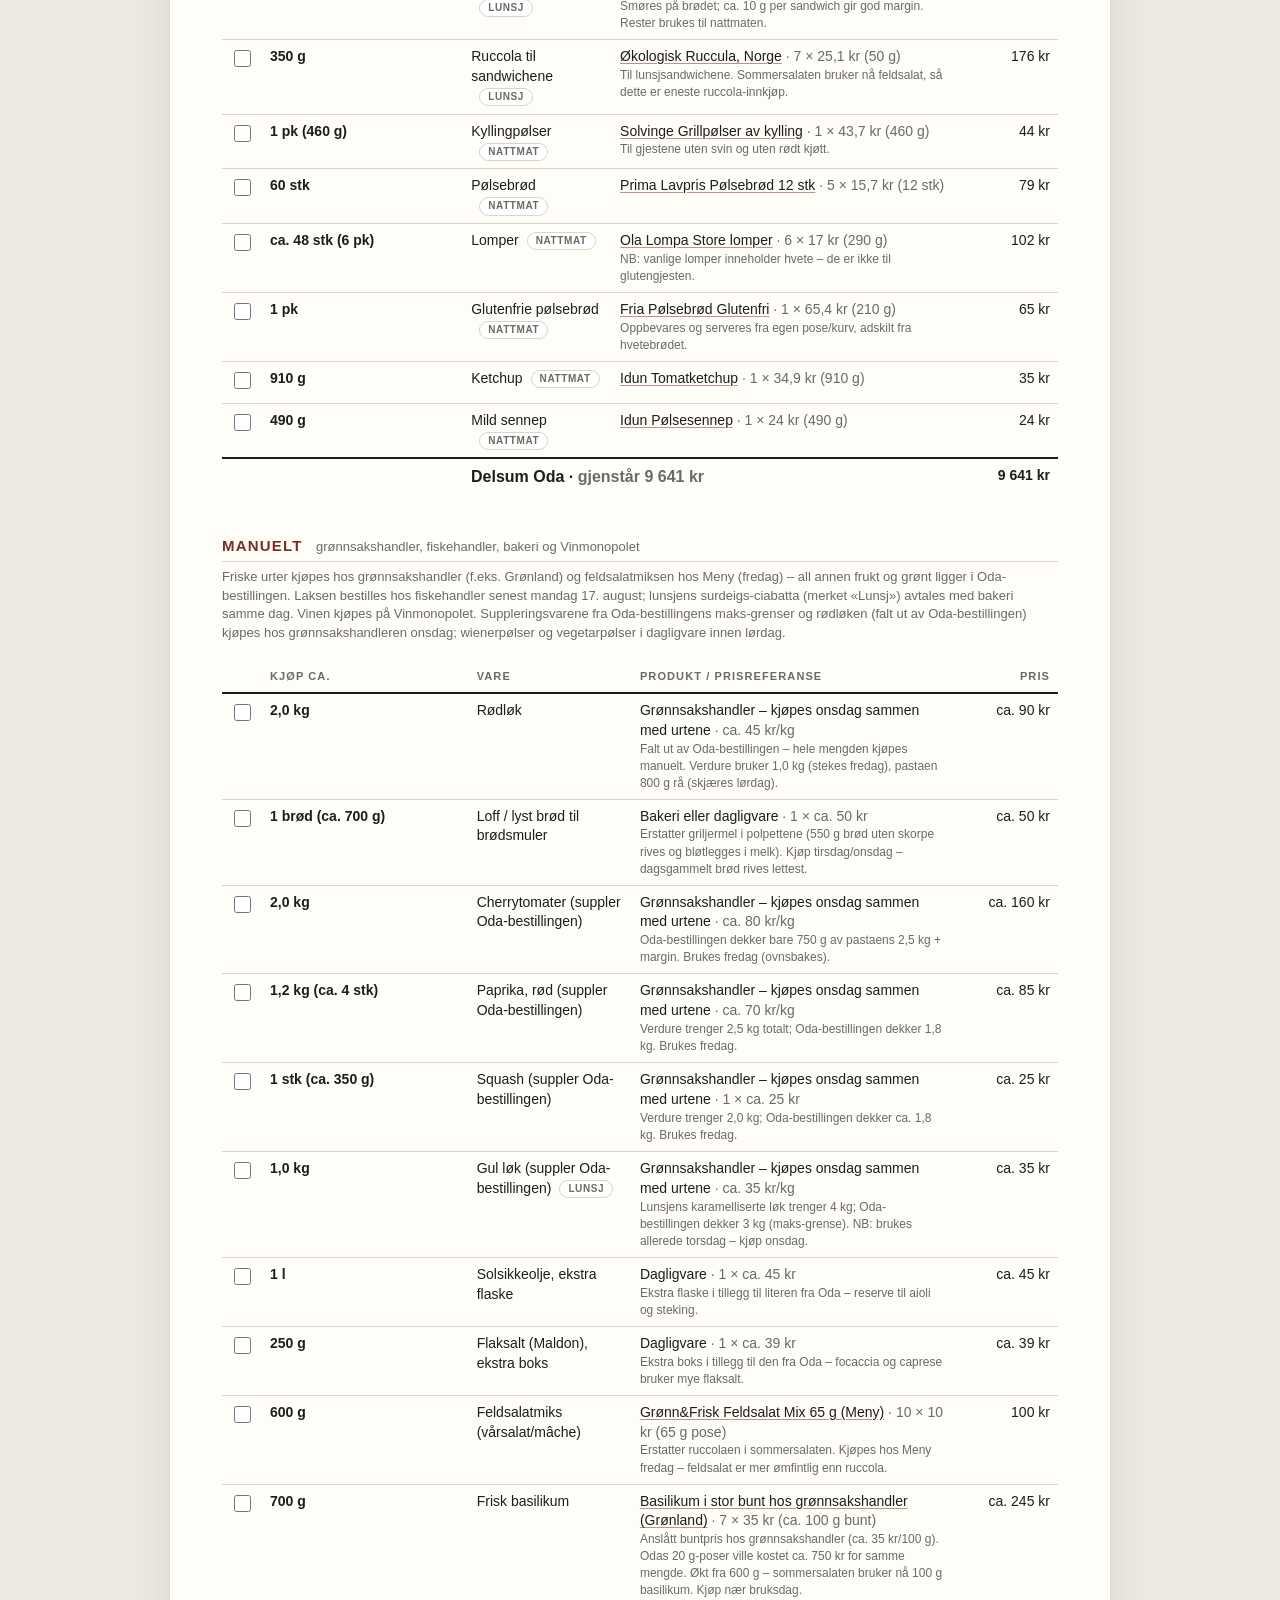
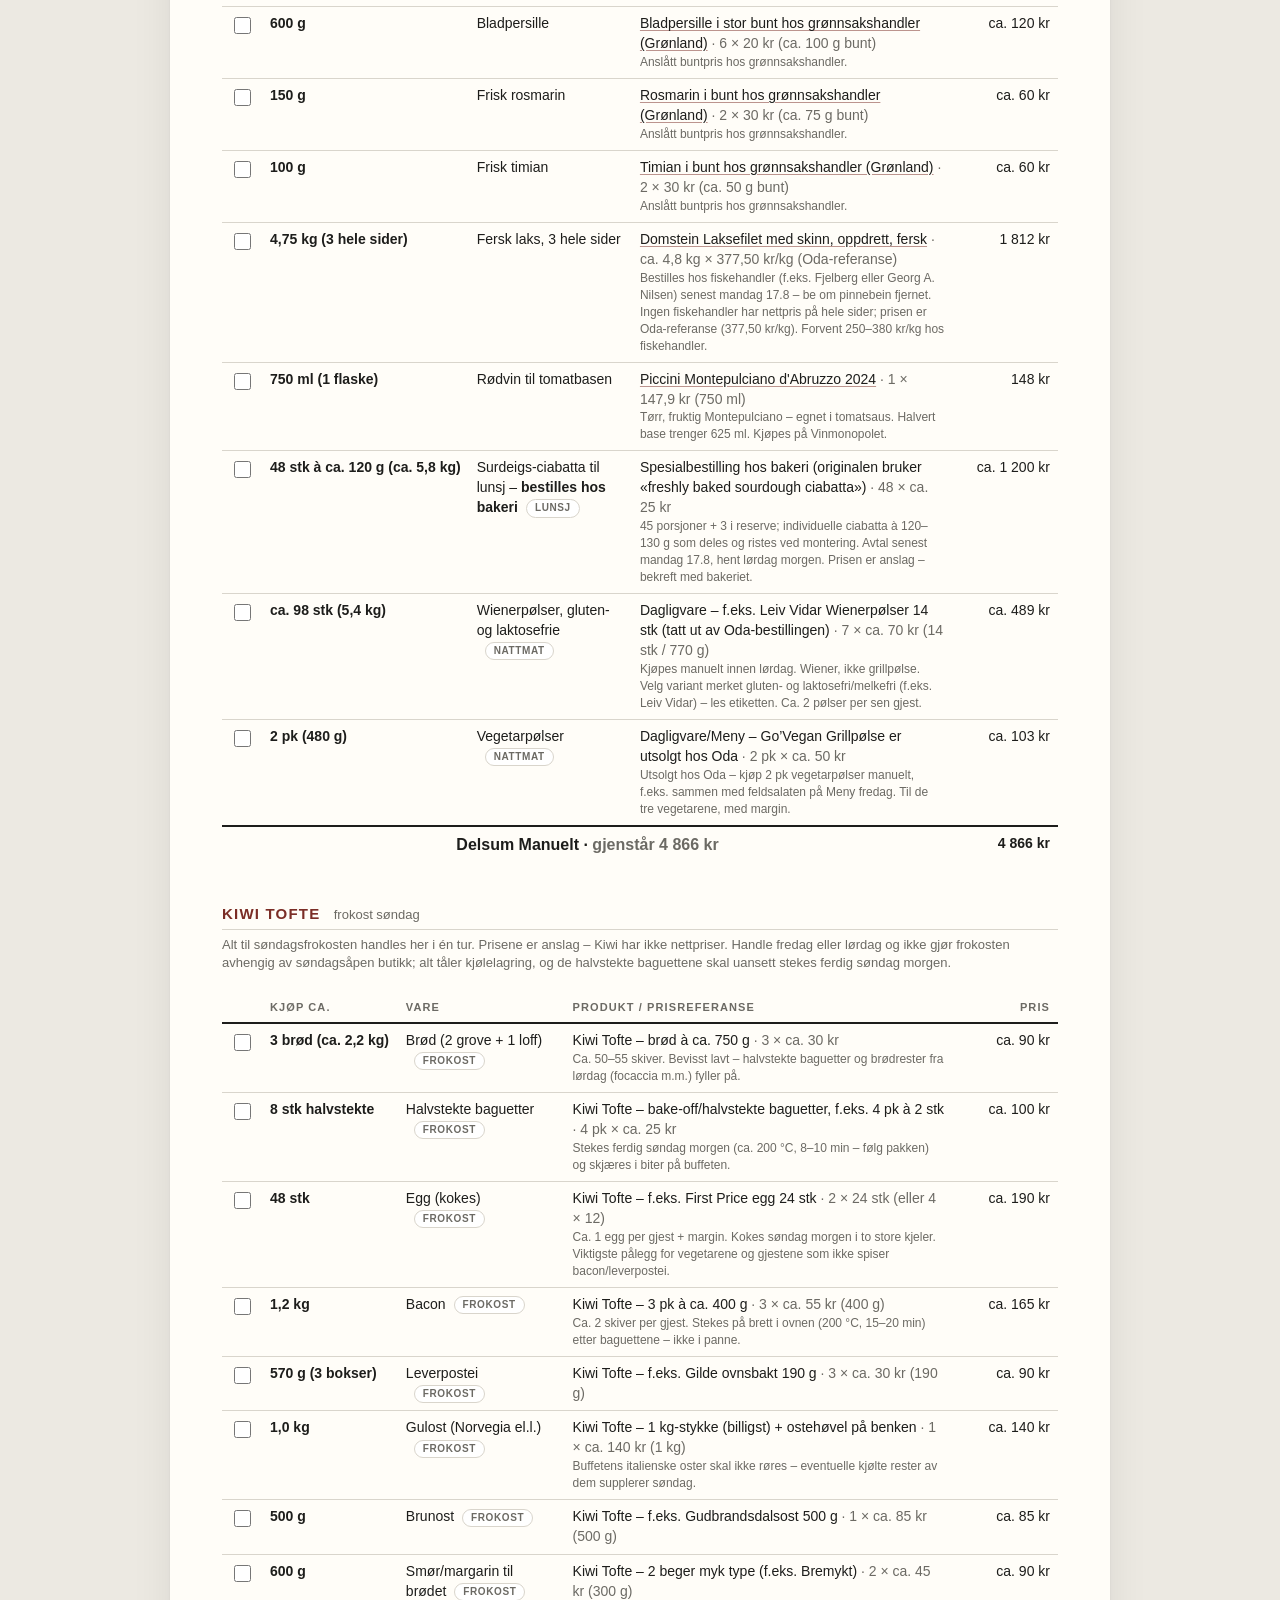
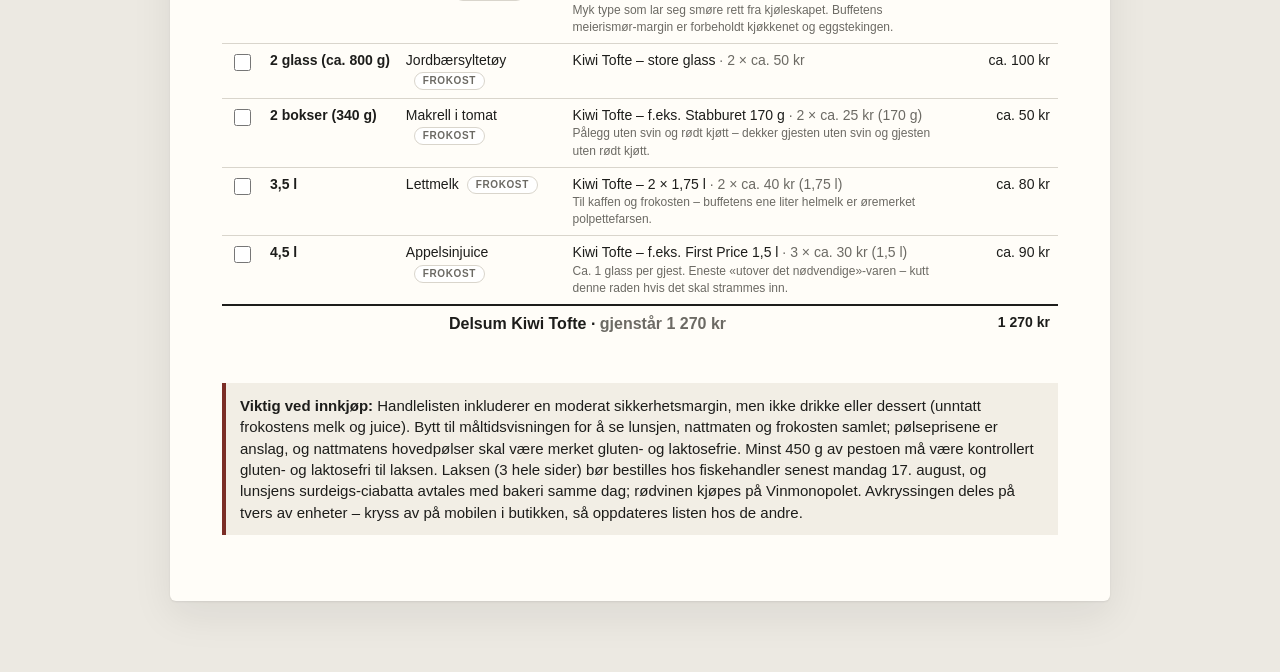
==== commit f0c07bf0: "Add Sunday breakfast: new Kiwi Tofte vendor and frokost meal group Lean påleggsfrokost for 43 guests" ====
--- a/handleliste.html
+++ b/handleliste.html
@@ -22,11 +22,11 @@
             <div class="weight">Priser innhentet 15. august 2026<br/>Kryss av det du allerede har</div>
           </div>
         </header>
-        <p class="shopping-intro">Mengdene er konsolidert for hele menyen. Listen bygges fra én felles datastruktur (<code>handleliste-data.js</code>) og kan grupperes etter innkjøpssted (standard) eller etter måltid – bruk knappene under. I innkjøpsstedsvisningen er lunsj- og nattmatvarene flettet inn hos riktig leverandør og merket «Lunsj»/«Nattmat»; delte ingredienser til lunsjen (smør, olje og sukker til løken) er dekket av marginene og telles ikke på nytt. Prisene er reelle nettpriser (lenket per vare); «ca.»-priser er anslag der nettpris ikke fantes for mengden. Kryss av varer dere allerede har, så oppdateres summen som gjenstår.</p>
+        <p class="shopping-intro">Mengdene er konsolidert for hele menyen. Listen bygges fra én felles datastruktur (<code>handleliste-data.js</code>) og kan grupperes etter innkjøpssted (standard) eller etter måltid – bruk knappene under. I innkjøpsstedsvisningen er lunsj-, nattmat- og frokostvarene flettet inn hos riktig leverandør og merket «Lunsj»/«Nattmat»/«Frokost»; delte ingredienser til lunsjen (smør, olje og sukker til løken) er dekket av marginene og telles ikke på nytt. Søndagsfrokosten har eget innkjøpssted (Kiwi Tofte) med anslåtte priser. Prisene er reelle nettpriser (lenket per vare); «ca.»-priser er anslag der nettpris ikke fantes for mengden. Kryss av varer dere allerede har, så oppdateres summen som gjenstår.</p>
         <div class="cost-summary">
-          <div class="cost-box"><b id="total-sum">23 217 kr</b><span>Totalt</span></div>
+          <div class="cost-box"><b id="total-sum">24 483 kr</b><span>Totalt</span></div>
           <div class="cost-box"><b id="done-sum">0 kr</b><span>Krysset av</span></div>
-          <div class="cost-box cost-box--accent"><b id="remaining-sum">23 217 kr</b><span>Gjenstår</span></div>
+          <div class="cost-box cost-box--accent"><b id="remaining-sum">24 483 kr</b><span>Gjenstår</span></div>
         </div>
         <p class="sync-status" id="sync-status">Avkryssingen deles på tvers av enheter.</p>
         <div class="view-toggle" role="group" aria-label="Grupper handlelisten">
@@ -37,7 +37,7 @@
         <div id="shopping-groups">
           <noscript><p class="note">Handlelisten bygges med JavaScript fra <code>handleliste-data.js</code> – skru på JavaScript for å se den.</p></noscript>
         </div>
-        <div class="note"><strong>Viktig ved innkjøp:</strong> Handlelisten inkluderer en moderat sikkerhetsmargin, men ikke drikke eller dessert. Bytt til måltidsvisningen for å se lunsjen og nattmaten samlet; pølseprisene er anslag, og nattmatens hovedpølser skal være merket gluten- og laktosefrie. Minst 450&nbsp;g av pestoen må være kontrollert gluten- og laktosefri til laksen. Laksen (3 hele sider) bør bestilles hos fiskehandler senest mandag 17. august, og lunsjens surdeigs-ciabatta avtales med bakeri samme dag; rødvinen kjøpes på Vinmonopolet. Avkryssingen deles på tvers av enheter – kryss av på mobilen i butikken, så oppdateres listen hos de andre.</div>
+        <div class="note"><strong>Viktig ved innkjøp:</strong> Handlelisten inkluderer en moderat sikkerhetsmargin, men ikke drikke eller dessert (unntatt frokostens melk og juice). Bytt til måltidsvisningen for å se lunsjen, nattmaten og frokosten samlet; pølseprisene er anslag, og nattmatens hovedpølser skal være merket gluten- og laktosefrie. Minst 450&nbsp;g av pestoen må være kontrollert gluten- og laktosefri til laksen. Laksen (3 hele sider) bør bestilles hos fiskehandler senest mandag 17. august, og lunsjens surdeigs-ciabatta avtales med bakeri samme dag; rødvinen kjøpes på Vinmonopolet. Avkryssingen deles på tvers av enheter – kryss av på mobilen i butikken, så oppdateres listen hos de andre.</div>
       </section>
     </main>
     <script src="handleliste-data.js"></script>
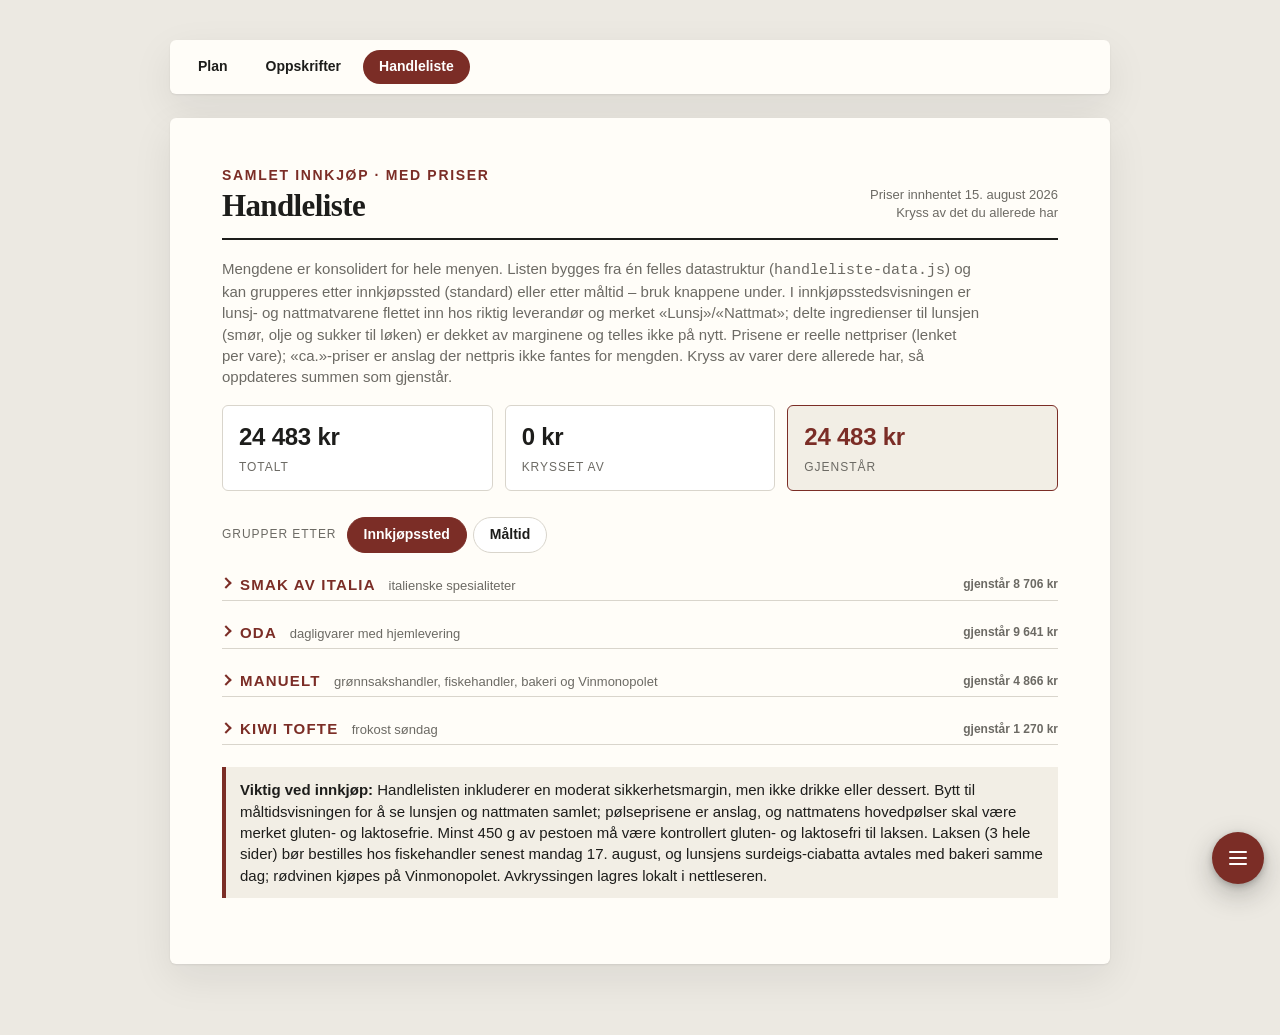
==== commit 2504a0db: "Add floating contents button on mobile; collapsible shopping groups The fixed 'Innhold' sidebar only" ====
--- a/handleliste.html
+++ b/handleliste.html
@@ -22,13 +22,12 @@
             <div class="weight">Priser innhentet 15. august 2026<br/>Kryss av det du allerede har</div>
           </div>
         </header>
-        <p class="shopping-intro">Mengdene er konsolidert for hele menyen. Listen bygges fra én felles datastruktur (<code>handleliste-data.js</code>) og kan grupperes etter innkjøpssted (standard) eller etter måltid – bruk knappene under. I innkjøpsstedsvisningen er lunsj-, nattmat- og frokostvarene flettet inn hos riktig leverandør og merket «Lunsj»/«Nattmat»/«Frokost»; delte ingredienser til lunsjen (smør, olje og sukker til løken) er dekket av marginene og telles ikke på nytt. Søndagsfrokosten har eget innkjøpssted (Kiwi Tofte) med anslåtte priser. Prisene er reelle nettpriser (lenket per vare); «ca.»-priser er anslag der nettpris ikke fantes for mengden. Kryss av varer dere allerede har, så oppdateres summen som gjenstår.</p>
+        <p class="shopping-intro">Mengdene er konsolidert for hele menyen. Listen bygges fra én felles datastruktur (<code>handleliste-data.js</code>) og kan grupperes etter innkjøpssted (standard) eller etter måltid – bruk knappene under. I innkjøpsstedsvisningen er lunsj- og nattmatvarene flettet inn hos riktig leverandør og merket «Lunsj»/«Nattmat»; delte ingredienser til lunsjen (smør, olje og sukker til løken) er dekket av marginene og telles ikke på nytt. Prisene er reelle nettpriser (lenket per vare); «ca.»-priser er anslag der nettpris ikke fantes for mengden. Kryss av varer dere allerede har, så oppdateres summen som gjenstår.</p>
         <div class="cost-summary">
-          <div class="cost-box"><b id="total-sum">24 483 kr</b><span>Totalt</span></div>
+          <div class="cost-box"><b id="total-sum">22 633 kr</b><span>Totalt</span></div>
           <div class="cost-box"><b id="done-sum">0 kr</b><span>Krysset av</span></div>
-          <div class="cost-box cost-box--accent"><b id="remaining-sum">24 483 kr</b><span>Gjenstår</span></div>
+          <div class="cost-box cost-box--accent"><b id="remaining-sum">22 633 kr</b><span>Gjenstår</span></div>
         </div>
-        <p class="sync-status" id="sync-status">Avkryssingen deles på tvers av enheter.</p>
         <div class="view-toggle" role="group" aria-label="Grupper handlelisten">
           <span class="view-toggle-label">Grupper etter</span>
           <button type="button" data-view="vendor" aria-pressed="true">Innkjøpssted</button>
@@ -37,7 +36,7 @@
         <div id="shopping-groups">
           <noscript><p class="note">Handlelisten bygges med JavaScript fra <code>handleliste-data.js</code> – skru på JavaScript for å se den.</p></noscript>
         </div>
-        <div class="note"><strong>Viktig ved innkjøp:</strong> Handlelisten inkluderer en moderat sikkerhetsmargin, men ikke drikke eller dessert (unntatt frokostens melk og juice). Bytt til måltidsvisningen for å se lunsjen, nattmaten og frokosten samlet; pølseprisene er anslag, og nattmatens hovedpølser skal være merket gluten- og laktosefrie. Minst 450&nbsp;g av pestoen må være kontrollert gluten- og laktosefri til laksen. Laksen (3 hele sider) bør bestilles hos fiskehandler senest mandag 17. august, og lunsjens surdeigs-ciabatta avtales med bakeri samme dag; rødvinen kjøpes på Vinmonopolet. Avkryssingen deles på tvers av enheter – kryss av på mobilen i butikken, så oppdateres listen hos de andre.</div>
+        <div class="note"><strong>Viktig ved innkjøp:</strong> Handlelisten inkluderer en moderat sikkerhetsmargin, men ikke drikke eller dessert. Bytt til måltidsvisningen for å se lunsjen og nattmaten samlet; pølseprisene er anslag, og nattmatens hovedpølser skal være merket gluten- og laktosefrie. Minst 450&nbsp;g av pestoen må være kontrollert gluten- og laktosefri til laksen. Laksen (3 hele sider) bør bestilles hos fiskehandler senest mandag 17. august, og lunsjens surdeigs-ciabatta avtales med bakeri samme dag; rødvinen kjøpes på Vinmonopolet. Avkryssingen lagres lokalt i nettleseren.</div>
       </section>
     </main>
     <script src="handleliste-data.js"></script>
@@ -52,73 +51,36 @@
       function loadChecked() {
         try { return JSON.parse(localStorage.getItem(CHECK_KEY)) || []; } catch (e) { return []; }
       }
-
-      // --- Deling på tvers av enheter -------------------------------------
-      // Serveren (/api/checked, D1-database) er fasit; localStorage er
-      // frakoblet-buffer. Avkryssinger sendes per vare, aldri som hel liste,
-      // så en gammel fane kan ikke overskrive det andre har krysset av.
-      var API = "/api/checked";
-      var PENDING_KEY = "handleliste-pending-v1";
-      var SYNC_FLAG = "handleliste-synced-v1";
-      var pending = {}; // vare-id -> ønsket tilstand, ennå ikke bekreftet av serveren
-      var lastLocalChange = 0;
-      try { pending = JSON.parse(localStorage.getItem(PENDING_KEY)) || {}; } catch (e) { pending = {}; }
-
-      function savePending() {
-        try { localStorage.setItem(PENDING_KEY, JSON.stringify(pending)); } catch (e) {}
-      }
-      function setStatus(offline) {
-        var el = document.getElementById("sync-status");
-        if (!el) return;
-        el.textContent = offline
-          ? "Frakoblet – avkryssingen lagres lokalt og deles når du er på nett igjen."
-          : "Avkryssingen deles på tvers av enheter.";
-        el.classList.toggle("sync-status--offline", offline);
-      }
-      function onToggle(id, isChecked) {
-        lastLocalChange = Date.now();
-        pending[id] = isChecked;
-        savePending();
-        update();
-        flush();
-      }
-      function flush() {
-        Object.keys(pending).forEach(function (id) {
-          var val = pending[id];
-          fetch(API, {
-            method: "POST",
-            headers: { "Content-Type": "application/json" },
-            body: JSON.stringify({ id: id, checked: val })
-          }).then(function (res) {
-            if (res.ok) {
-              if (pending[id] === val) { delete pending[id]; savePending(); }
-              setStatus(false);
-            }
-          }).catch(function () { setStatus(true); });
-        });
-      }
-      function syncFromServer() {
-        var started = Date.now();
-        fetch(API).then(function (res) {
-          if (!res.ok) throw new Error("HTTP " + res.status);
-          return res.json();
-        }).then(function (data) {
-          setStatus(false);
-          if (lastLocalChange > started) return; // lokal endring underveis – ta neste runde
-          var set = {};
-          (data.checked || []).forEach(function (id) { set[id] = true; });
-          Array.prototype.forEach.call(container.querySelectorAll("tr[data-id]"), function (r) {
-            var id = r.getAttribute("data-id");
-            if (Object.prototype.hasOwnProperty.call(pending, id)) return;
-            r.querySelector("input").checked = !!set[id];
-          });
-          update();
-        }).catch(function () { setStatus(true); });
-      }
-      // ---------------------------------------------------------------------
       function fmt(n) {
         return Math.round(n).toLocaleString("nb-NO") + " kr";
       }
+
+      var OPEN_KEY = "handleliste-open-v1";
+      function loadOpen() {
+        try { return JSON.parse(localStorage.getItem(OPEN_KEY)) || []; } catch (e) { return []; }
+      }
+      function saveOpenState(key, open) {
+        var keys = loadOpen();
+        var i = keys.indexOf(key);
+        if (open && i === -1) keys.push(key);
+        if (!open && i !== -1) keys.splice(i, 1);
+        try { localStorage.setItem(OPEN_KEY, JSON.stringify(keys)); } catch (e) {}
+      }
+      function setGroupOpen(wrap, open) {
+        wrap.classList.toggle("open", open);
+        var b = wrap.querySelector(".group-toggle");
+        if (b) b.setAttribute("aria-expanded", open ? "true" : "false");
+        saveOpenState(wrap.getAttribute("data-group-key"), open);
+      }
+
+      // Anchor links (sidebar/floating "Innhold") should reveal a collapsed group.
+      document.addEventListener("click", function (e) {
+        var a = e.target && e.target.closest ? e.target.closest('a[href^="#"]') : null;
+        if (!a) return;
+        var el = document.getElementById(a.getAttribute("href").slice(1));
+        var grp = el && el.closest ? el.closest(".shopping-group") : null;
+        if (grp && !grp.classList.contains("open")) setGroupOpen(grp, true);
+      });
 
       function render(view) {
         var grouping = DATA.groupings[view];
@@ -132,20 +94,44 @@
 
           var wrap = document.createElement("div");
           wrap.className = "shopping-group";
+          wrap.setAttribute("data-group-key", view + ":" + g.key);
+          var isOpen = loadOpen().indexOf(view + ":" + g.key) !== -1;
+          if (isOpen) wrap.classList.add("open");
 
           var h = document.createElement("h3");
-          h.appendChild(document.createTextNode(g.title + " "));
+          var toggle = document.createElement("button");
+          toggle.type = "button";
+          toggle.className = "group-toggle";
+          toggle.setAttribute("aria-expanded", isOpen ? "true" : "false");
+          var caret = document.createElement("span");
+          caret.className = "group-caret";
+          toggle.appendChild(caret);
+          var titleSpan = document.createElement("span");
+          titleSpan.className = "group-title";
+          titleSpan.appendChild(document.createTextNode(g.title + " "));
           var sub = document.createElement("span");
           sub.className = "vendor-sub";
           sub.textContent = g.sub;
-          h.appendChild(sub);
+          titleSpan.appendChild(sub);
+          toggle.appendChild(titleSpan);
+          var meta = document.createElement("span");
+          meta.className = "group-meta";
+          meta.setAttribute("data-group-remaining-head", "");
+          toggle.appendChild(meta);
+          toggle.addEventListener("click", function () {
+            setGroupOpen(wrap, !wrap.classList.contains("open"));
+          });
+          h.appendChild(toggle);
           wrap.appendChild(h);
+
+          var body = document.createElement("div");
+          body.className = "group-body";
 
           if (g.note) {
             var p = document.createElement("p");
             p.className = "vendor-note";
             p.innerHTML = g.note;
-            wrap.appendChild(p);
+            body.appendChild(p);
           }
 
           var scroll = document.createElement("div");
@@ -164,7 +150,7 @@
             cb.type = "checkbox";
             cb.setAttribute("aria-label", it.aria);
             cb.checked = checked.indexOf(it.id) !== -1;
-            cb.addEventListener("change", function () { onToggle(it.id, cb.checked); });
+            cb.addEventListener("change", update);
             tdCheck.appendChild(cb);
 
             var tdQty = document.createElement("td");
@@ -208,7 +194,8 @@
           table.appendChild(tfoot);
 
           scroll.appendChild(table);
-          wrap.appendChild(scroll);
+          body.appendChild(scroll);
+          wrap.appendChild(body);
           container.appendChild(wrap);
         });
         update();
@@ -229,6 +216,8 @@
           if (rem) rem.textContent = "gjenstår " + fmt(gTotal - gDone);
           var tot = g.querySelector("[data-group-total]");
           if (tot) tot.textContent = fmt(gTotal);
+          var head = g.querySelector("[data-group-remaining-head]");
+          if (head) head.textContent = gDone >= gTotal - 0.001 ? "✓ alt kjøpt" : "gjenstår " + fmt(gTotal - gDone);
           total += gTotal;
           done += gDone;
         });
@@ -256,25 +245,6 @@
         if (v === "meal" || v === "vendor") initial = v;
       } catch (e) {}
       setView(initial);
-
-      // Engangsflytting: avkryssinger gjort før delingen fantes skyves til serveren.
-      try {
-        if (localStorage.getItem(SYNC_FLAG) !== "1") {
-          loadChecked().forEach(function (id) { pending[id] = true; });
-          savePending();
-          localStorage.setItem(SYNC_FLAG, "1");
-        }
-      } catch (e) {}
-      flush();
-      syncFromServer();
-      setInterval(function () {
-        if (document.visibilityState !== "visible") return;
-        flush();
-        syncFromServer();
-      }, 20000);
-      document.addEventListener("visibilitychange", function () {
-        if (document.visibilityState === "visible") { flush(); syncFromServer(); }
-      });
     })();
     </script>
   </body>
--- a/styles.css
+++ b/styles.css
@@ -357,6 +357,61 @@
   color: var(--accent);
   border-bottom: 1px solid var(--line);
   padding-bottom: 7px;
+}
+.group-toggle {
+  display: flex;
+  align-items: center;
+  gap: 10px;
+  width: 100%;
+  padding: 0;
+  border: 0;
+  background: none;
+  font: inherit;
+  letter-spacing: inherit;
+  text-transform: inherit;
+  color: inherit;
+  text-align: left;
+  cursor: pointer;
+  -webkit-tap-highlight-color: transparent;
+}
+.group-title {
+  min-width: 0;
+}
+.group-caret {
+  flex: none;
+  width: 8px;
+  height: 8px;
+  margin-top: -3px;
+  border-right: 2px solid currentColor;
+  border-bottom: 2px solid currentColor;
+  transform: rotate(-45deg);
+  transition: transform .18s ease;
+}
+.shopping-group.open .group-caret {
+  transform: rotate(45deg);
+  margin-top: -6px;
+}
+.group-meta {
+  margin-left: auto;
+  padding-left: 10px;
+  font-weight: 600;
+  font-size: 12px;
+  letter-spacing: 0;
+  text-transform: none;
+  color: var(--muted);
+  white-space: nowrap;
+}
+.shopping-group:not(.open) .group-body {
+  display: none;
+}
+@media print {
+  .shopping-group .group-body {
+    display: block !important;
+  }
+  .group-caret,
+  .group-meta {
+    display: none;
+  }
 }
 .shopping td:first-child {
   width: 28px;
@@ -466,6 +521,155 @@
   }
 }
 
+/* ---- Floating contents button (screens without the fixed sidebar) ---- */
+.toc-fab {
+  display: none;
+}
+@media (max-width: 1419.98px) {
+  .toc-fab {
+    display: block;
+  }
+}
+.toc-fab-btn {
+  position: fixed;
+  right: 16px;
+  bottom: calc(16px + env(safe-area-inset-bottom, 0px));
+  z-index: 60;
+  width: 52px;
+  height: 52px;
+  border: 0;
+  border-radius: 50%;
+  background: var(--accent);
+  color: #fff;
+  box-shadow: 0 2px 6px rgba(29,29,27,.25), 0 10px 28px rgba(29,29,27,.28);
+  cursor: pointer;
+  -webkit-tap-highlight-color: transparent;
+}
+.toc-fab-icon {
+  display: block;
+  position: relative;
+  width: 18px;
+  height: 14px;
+  margin: 0 auto;
+}
+.toc-fab-icon i {
+  position: absolute;
+  left: 0;
+  right: 0;
+  height: 2px;
+  border-radius: 1px;
+  background: currentColor;
+  transition: transform .22s ease, opacity .18s ease, top .22s ease;
+}
+.toc-fab-icon i:nth-child(1) { top: 0; }
+.toc-fab-icon i:nth-child(2) { top: 6px; }
+.toc-fab-icon i:nth-child(3) { top: 12px; }
+.toc-fab.open .toc-fab-icon i:nth-child(1) { top: 6px; transform: rotate(45deg); }
+.toc-fab.open .toc-fab-icon i:nth-child(2) { opacity: 0; }
+.toc-fab.open .toc-fab-icon i:nth-child(3) { top: 6px; transform: rotate(-45deg); }
+.toc-fab-backdrop {
+  position: fixed;
+  inset: 0;
+  z-index: 58;
+  background: rgba(29,29,27,.35);
+  opacity: 0;
+  visibility: hidden;
+  transition: opacity .2s ease, visibility 0s linear .2s;
+}
+.toc-fab.open .toc-fab-backdrop {
+  opacity: 1;
+  visibility: visible;
+  transition: opacity .2s ease;
+}
+.toc-fab-panel {
+  position: fixed;
+  right: 16px;
+  bottom: calc(80px + env(safe-area-inset-bottom, 0px));
+  z-index: 59;
+  width: min(320px, calc(100vw - 32px));
+  max-height: min(65vh, 540px);
+  max-height: min(65dvh, 540px);
+  display: flex;
+  flex-direction: column;
+  background: var(--paper);
+  border-radius: 12px;
+  box-shadow: 0 2px 6px rgba(29,29,27,.16), 0 18px 50px rgba(29,29,27,.3);
+  overflow: hidden;
+  opacity: 0;
+  visibility: hidden;
+  transform: translateY(8px) scale(.96);
+  transform-origin: bottom right;
+  transition: opacity .18s ease, transform .18s ease, visibility 0s linear .18s;
+}
+.toc-fab.open .toc-fab-panel {
+  opacity: 1;
+  visibility: visible;
+  transform: none;
+  transition: opacity .18s ease, transform .18s ease;
+}
+.toc-fab-pages {
+  flex: none;
+  display: flex;
+  gap: 4px;
+  padding: 10px;
+  border-bottom: 1px solid var(--line);
+}
+.toc-fab-pages a {
+  flex: 1 1 0;
+  text-align: center;
+  padding: 7px 4px;
+  border-radius: 999px;
+  font-weight: 700;
+  font-size: 13px;
+  color: var(--ink);
+  text-decoration: none;
+  white-space: nowrap;
+  overflow: hidden;
+  text-overflow: ellipsis;
+}
+.toc-fab-pages a[aria-current="page"] {
+  background: var(--accent);
+  color: #fff;
+}
+.toc-fab-panel .page-toc-title {
+  flex: none;
+  margin: 10px 0 4px;
+  padding-left: 21px;
+}
+.toc-fab-list {
+  overflow-y: auto;
+  overscroll-behavior: contain;
+  padding: 0 10px 12px;
+}
+.toc-fab-list a {
+  display: block;
+  padding: 8px 10px;
+  border-left: 2px solid var(--line);
+  color: var(--muted);
+  font-size: 14px;
+  text-decoration: none;
+  white-space: nowrap;
+  overflow: hidden;
+  text-overflow: ellipsis;
+}
+.toc-fab-list a.active {
+  color: var(--accent);
+  border-left-color: var(--accent);
+  font-weight: 700;
+}
+.toc-fab-list a.toc-sub {
+  padding-left: 26px;
+}
+.toc-fab-lock,
+.toc-fab-lock body {
+  overflow: hidden;
+}
+@media print {
+  .toc-fab {
+    display: none;
+  }
+}
+
 /* ---- Priced shopping list ---- */
 .cost-summary {
   display: grid;
@@ -547,14 +751,6 @@
   color: var(--muted);
   font-size: 13px;
   margin: -2px 0 12px;
-}
-.sync-status {
-  color: var(--muted);
-  font-size: 13px;
-  margin: 10px 0 0;
-}
-.sync-status--offline {
-  color: var(--accent);
 }
 .shopping--priced a {
   color: inherit;
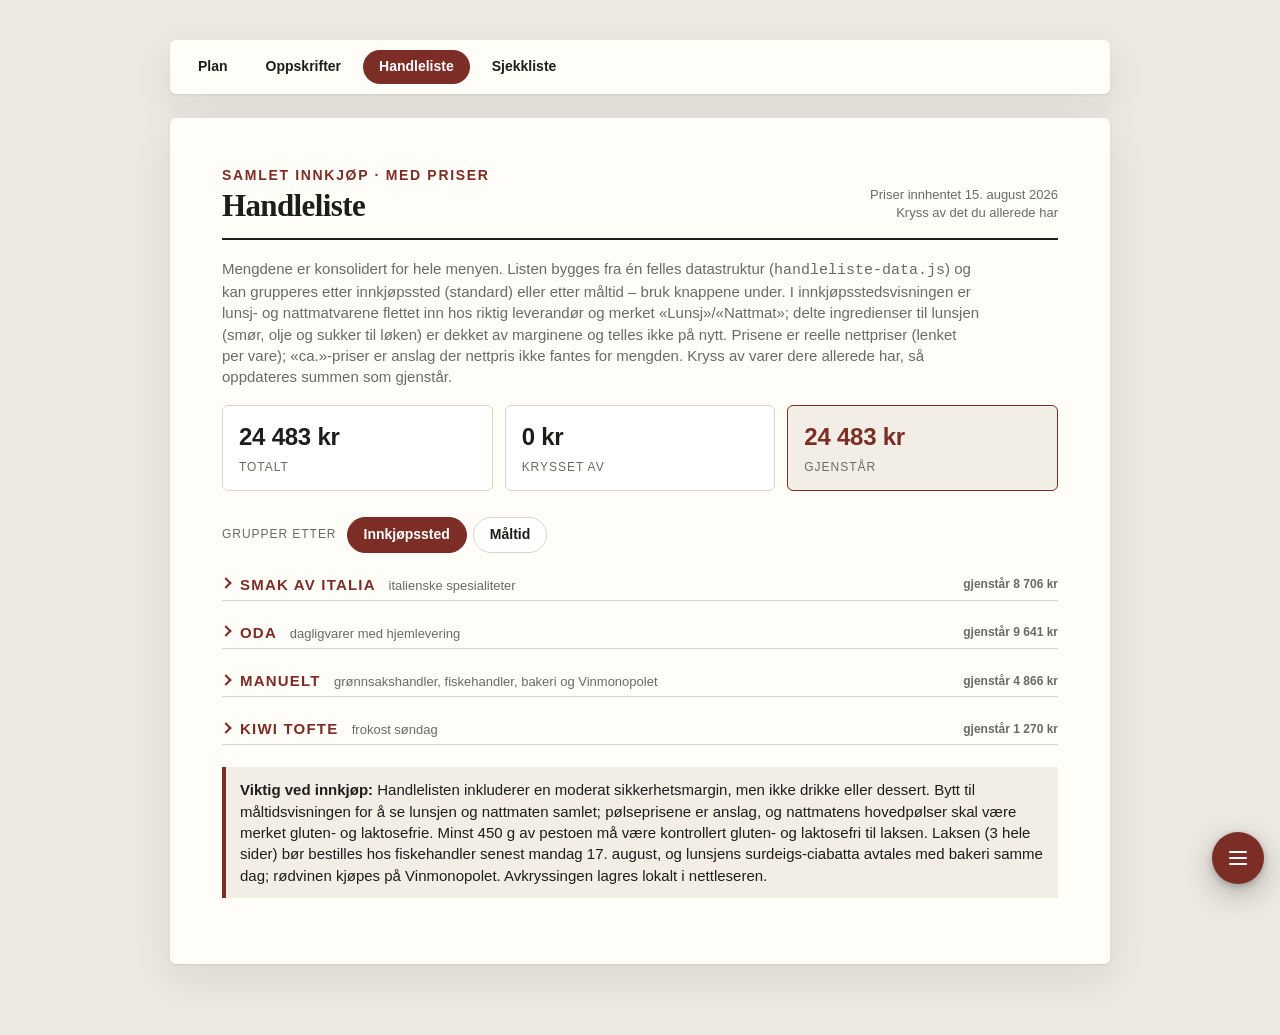
==== commit 72ecc172: "Add printable round checklist page (sjekkliste.html) A fourth page meant to be printed and carried o" ====
--- a/handleliste.html
+++ b/handleliste.html
@@ -12,6 +12,7 @@
       <a href="index.html">Plan</a>
       <a href="oppskrifter.html">Oppskrifter</a>
       <a href="handleliste.html" aria-current="page">Handleliste</a>
+      <a href="sjekkliste.html">Sjekkliste</a>
     </nav>
     <main>
       <section class="shopping shopping--priced">
--- a/styles.css
+++ b/styles.css
@@ -266,7 +266,8 @@
   }
   body {
     max-width: none;
-    font-size: 10.5pt;
+    font-size: 9.5pt;
+    line-height: 1.35;
     padding: 0;
   }
   main {
@@ -283,10 +284,65 @@
     box-shadow: none;
   }
   h1 {
-    font-size: 31pt;
+    font-size: 26pt;
   }
   h2 {
-    font-size: 23pt;
+    font-size: 18pt;
+  }
+  h3 {
+    font-size: 9pt;
+    margin: 14px 0 6px;
+  }
+  .subhead {
+    font-size: 11.5pt;
+  }
+  .chip,
+  .kicker,
+  .cover-footer {
+    font-size: 8.5pt;
+  }
+  .menu-item b {
+    font-size: 10.5pt;
+  }
+  .dish-number {
+    font-size: 9pt;
+  }
+  .weight {
+    font-size: 8.5pt;
+  }
+  table {
+    font-size: 9pt;
+    margin: 6px 0 12px;
+  }
+  th {
+    font-size: 7.5pt;
+    padding: 4px 6px;
+  }
+  td {
+    padding: 4px 6px;
+  }
+  td.qty {
+    width: 95px;
+  }
+  ol {
+    margin: 6px 0 12px 18px;
+  }
+  li {
+    margin-bottom: 5px;
+  }
+  .note,
+  .serve,
+  .tip,
+  .prepbox > div,
+  .workflow-card {
+    padding: 8px 10px;
+  }
+  .note,
+  .serve {
+    margin: 12px 0;
+  }
+  .small {
+    font-size: 8.5pt;
   }
   .cover {
     min-height: 267mm;
@@ -820,3 +876,94 @@
     display: none;
   }
 }
+
+/* ---- Printable round checklist ---- */
+.checklist .subhead {
+  margin: 12px 0 0;
+}
+.check-grid {
+  display: grid;
+  grid-template-columns: 1fr 1fr;
+  gap: 16px;
+  margin-top: 22px;
+}
+.check-block {
+  border: 1px solid var(--line);
+  padding: 14px 16px;
+  break-inside: avoid;
+}
+.check-block h3 {
+  margin: 0 0 10px;
+  color: var(--accent);
+}
+.check-block ul {
+  list-style: none;
+  margin: 0;
+  padding: 0;
+}
+.check-block li {
+  position: relative;
+  margin: 0 0 7px;
+  padding-left: 26px;
+}
+.check-block li::before {
+  content: "";
+  position: absolute;
+  left: 0;
+  top: 2px;
+  width: 13px;
+  height: 13px;
+  border: 1.5px solid var(--ink);
+  border-radius: 2px;
+  background: #fff;
+}
+.block-notes {
+  margin-top: 12px;
+}
+.block-notes div {
+  border-bottom: 1px solid var(--line);
+  height: 22px;
+}
+.check-endnotes {
+  margin-top: 26px;
+  break-inside: avoid;
+}
+.check-notes {
+  border: 1px solid var(--line);
+  padding: 4px 12px 14px;
+}
+.check-notes div {
+  border-bottom: 1px solid var(--line);
+  height: 26px;
+}
+.check-notes div:last-child {
+  border-bottom: 0;
+}
+@media (max-width: 700px) {
+  .check-grid {
+    grid-template-columns: 1fr;
+  }
+}
+@media print {
+  .check-grid {
+    gap: 10px;
+    margin-top: 14px;
+  }
+  .check-block {
+    padding: 8px 10px;
+  }
+  .check-block li {
+    margin-bottom: 4px;
+    padding-left: 20px;
+  }
+  .check-block li::before {
+    width: 10px;
+    height: 10px;
+  }
+  .block-notes div {
+    height: 18px;
+  }
+  .check-notes div {
+    height: 22px;
+  }
+}
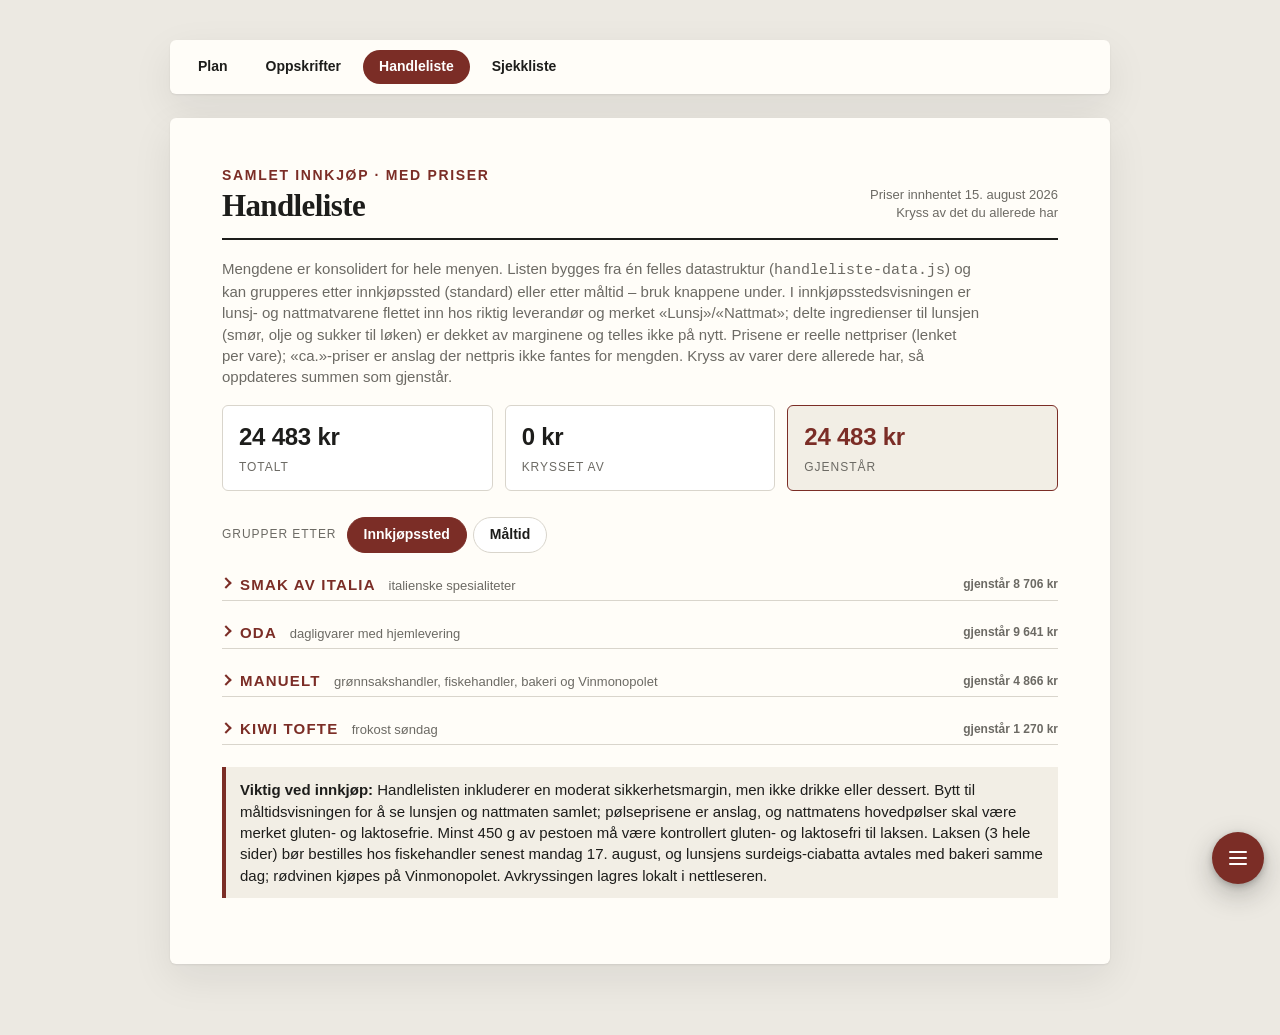
==== commit a39c8e11: "Print the shopping list as a clean inventory sheet with day columns In print, the shopping list drop" ====
--- a/handleliste.html
+++ b/handleliste.html
@@ -17,7 +17,7 @@
     <main>
       <section class="shopping shopping--priced">
         <header class="dish-header">
-          <div class="dish-number">SAMLET INNKJØP · MED PRISER</div>
+          <div class="dish-number">SAMLET INNKJØP<span class="prices-flag"> · MED PRISER</span><span class="inventory-flag"> · LAGERSJEKK TOR–LØR</span></div>
           <div class="dish-titleline">
             <h2>Handleliste</h2>
             <div class="weight">Priser innhentet 15. august 2026<br/>Kryss av det du allerede har</div>
@@ -138,7 +138,7 @@
           var scroll = document.createElement("div");
           scroll.className = "table-scroll";
           var table = document.createElement("table");
-          table.innerHTML = '<thead><tr><th></th><th>Kjøp ca.</th><th>Vare</th><th>Produkt / prisreferanse</th><th class="num">Pris</th></tr></thead>';
+          table.innerHTML = '<thead><tr><th></th><th>Kjøp ca.</th><th>Vare</th><th>Produkt / prisreferanse</th><th class="num">Pris</th><th class="day-col">Tor</th><th class="day-col">Fre</th><th class="day-col">Lør</th></tr></thead>';
 
           var tbody = document.createElement("tbody");
           items.forEach(function (it) {
@@ -185,6 +185,12 @@
             tr.appendChild(tdName);
             tr.appendChild(tdProd);
             tr.appendChild(tdPrice);
+            // Print-only inventory tick boxes, one per day (see styles.css).
+            for (var d = 0; d < 3; d++) {
+              var tdDay = document.createElement("td");
+              tdDay.className = "day-col";
+              tr.appendChild(tdDay);
+            }
             tbody.appendChild(tr);
           });
           table.appendChild(tbody);
--- a/styles.css
+++ b/styles.css
@@ -877,6 +877,60 @@
   }
 }
 
+/* ---- Print: shopping list becomes a clean inventory sheet ----
+   Notes, prices, product references, and subtotals are hidden; three
+   print-only tick columns (one per day) appear instead. */
+.day-col,
+.inventory-flag {
+  display: none;
+}
+@media print {
+  .inventory-flag {
+    display: inline;
+  }
+  .prices-flag,
+  .shopping--priced .shopping-intro,
+  .shopping--priced .cost-summary,
+  .shopping--priced .weight,
+  .shopping .note,
+  .vendor-note,
+  .vendor-sub,
+  .shopping--priced tfoot,
+  .shopping--priced th:nth-child(1),
+  .shopping--priced td:nth-child(1),
+  .shopping--priced th:nth-child(4),
+  .shopping--priced td:nth-child(4),
+  .shopping--priced th:nth-child(5),
+  .shopping--priced td:nth-child(5) {
+    display: none;
+  }
+  .shopping--priced .day-col {
+    display: table-cell;
+  }
+  .shopping--priced th.day-col {
+    text-align: center;
+  }
+  .shopping--priced td.day-col {
+    text-align: center;
+    width: 36px;
+  }
+  .shopping--priced td.day-col::before {
+    content: "";
+    display: inline-block;
+    width: 10px;
+    height: 10px;
+    border: 1.5px solid var(--ink);
+    border-radius: 2px;
+  }
+  /* Items checked off on screen should not look "done" on the inventory sheet. */
+  .shopping--priced tr.done td {
+    color: var(--ink);
+  }
+  .shopping--priced tr.done td:nth-child(3) {
+    text-decoration: none;
+  }
+}
+
 /* ---- Printable round checklist ---- */
 .checklist .subhead {
   margin: 12px 0 0;
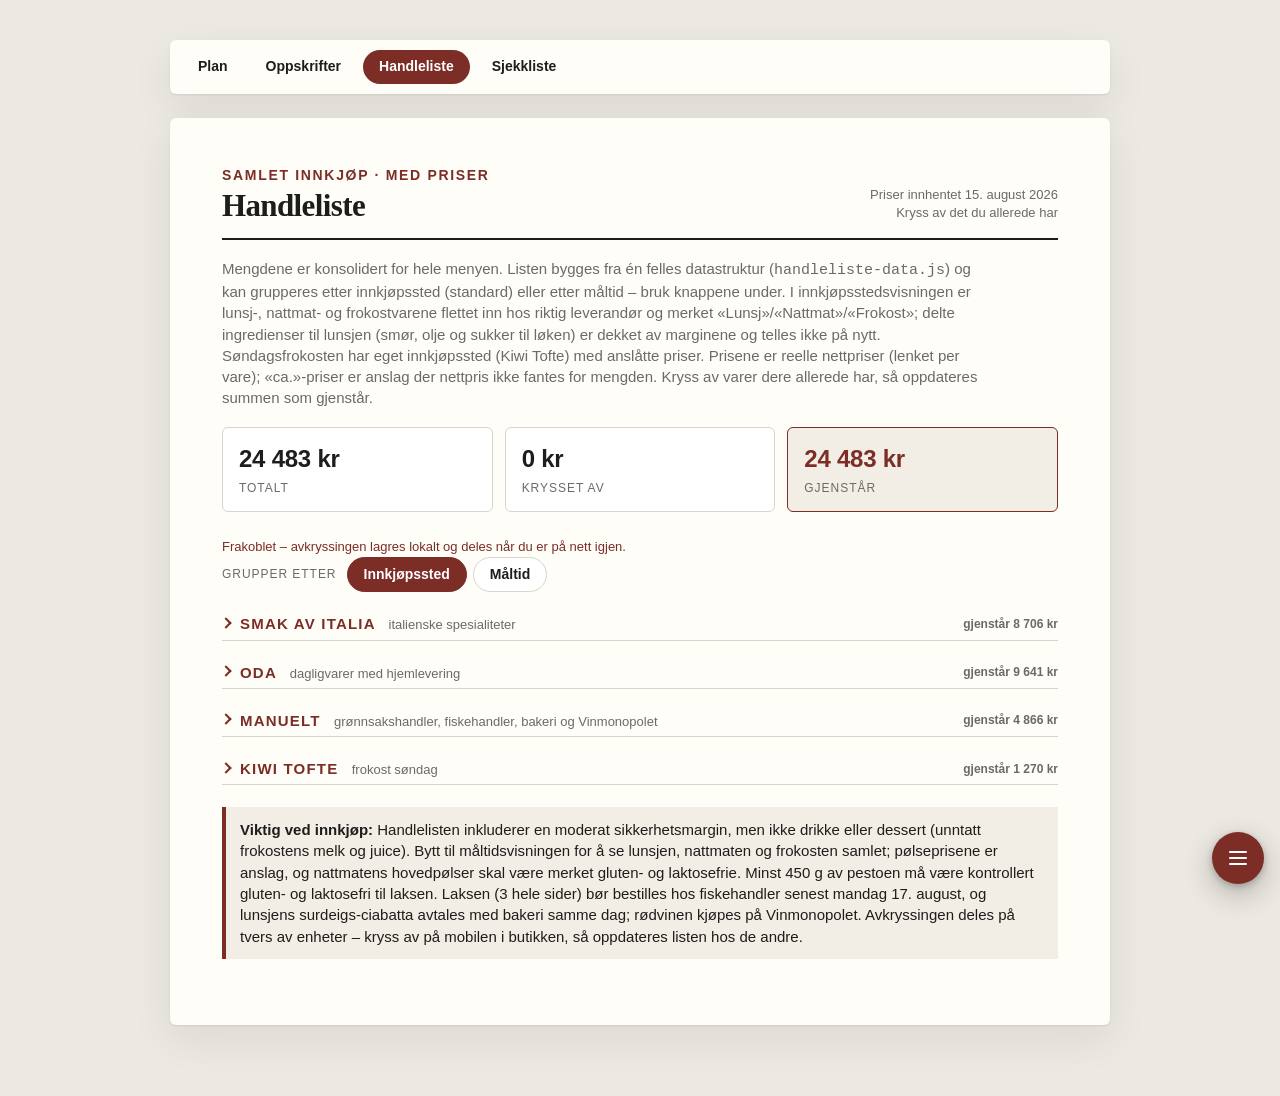
==== commit 47fba5b8: "Merge remote-tracking branch 'origin/main' # Conflicts: #	deploy.sh" ====
--- a/handleliste.html
+++ b/handleliste.html
@@ -17,18 +17,19 @@
     <main>
       <section class="shopping shopping--priced">
         <header class="dish-header">
-          <div class="dish-number">SAMLET INNKJØP<span class="prices-flag"> · MED PRISER</span><span class="inventory-flag"> · LAGERSJEKK TOR–LØR</span></div>
+          <div class="dish-number">SAMLET INNKJØP<span class="prices-flag"> · MED PRISER</span><span class="inventory-flag"> · LAGERSJEKK TOR–SØN</span></div>
           <div class="dish-titleline">
             <h2>Handleliste</h2>
             <div class="weight">Priser innhentet 15. august 2026<br/>Kryss av det du allerede har</div>
           </div>
         </header>
-        <p class="shopping-intro">Mengdene er konsolidert for hele menyen. Listen bygges fra én felles datastruktur (<code>handleliste-data.js</code>) og kan grupperes etter innkjøpssted (standard) eller etter måltid – bruk knappene under. I innkjøpsstedsvisningen er lunsj- og nattmatvarene flettet inn hos riktig leverandør og merket «Lunsj»/«Nattmat»; delte ingredienser til lunsjen (smør, olje og sukker til løken) er dekket av marginene og telles ikke på nytt. Prisene er reelle nettpriser (lenket per vare); «ca.»-priser er anslag der nettpris ikke fantes for mengden. Kryss av varer dere allerede har, så oppdateres summen som gjenstår.</p>
+        <p class="shopping-intro">Mengdene er konsolidert for hele menyen. Listen bygges fra én felles datastruktur (<code>handleliste-data.js</code>) og kan grupperes etter innkjøpssted (standard) eller etter måltid – bruk knappene under. I innkjøpsstedsvisningen er lunsj-, nattmat- og frokostvarene flettet inn hos riktig leverandør og merket «Lunsj»/«Nattmat»/«Frokost»; delte ingredienser til lunsjen (smør, olje og sukker til løken) er dekket av marginene og telles ikke på nytt. Søndagsfrokosten har eget innkjøpssted (Kiwi Tofte) med anslåtte priser. Prisene er reelle nettpriser (lenket per vare); «ca.»-priser er anslag der nettpris ikke fantes for mengden. Kryss av varer dere allerede har, så oppdateres summen som gjenstår.</p>
         <div class="cost-summary">
-          <div class="cost-box"><b id="total-sum">22 633 kr</b><span>Totalt</span></div>
+          <div class="cost-box"><b id="total-sum">24 483 kr</b><span>Totalt</span></div>
           <div class="cost-box"><b id="done-sum">0 kr</b><span>Krysset av</span></div>
-          <div class="cost-box cost-box--accent"><b id="remaining-sum">22 633 kr</b><span>Gjenstår</span></div>
+          <div class="cost-box cost-box--accent"><b id="remaining-sum">24 483 kr</b><span>Gjenstår</span></div>
         </div>
+        <p class="sync-status" id="sync-status">Avkryssingen deles på tvers av enheter.</p>
         <div class="view-toggle" role="group" aria-label="Grupper handlelisten">
           <span class="view-toggle-label">Grupper etter</span>
           <button type="button" data-view="vendor" aria-pressed="true">Innkjøpssted</button>
@@ -37,7 +38,7 @@
         <div id="shopping-groups">
           <noscript><p class="note">Handlelisten bygges med JavaScript fra <code>handleliste-data.js</code> – skru på JavaScript for å se den.</p></noscript>
         </div>
-        <div class="note"><strong>Viktig ved innkjøp:</strong> Handlelisten inkluderer en moderat sikkerhetsmargin, men ikke drikke eller dessert. Bytt til måltidsvisningen for å se lunsjen og nattmaten samlet; pølseprisene er anslag, og nattmatens hovedpølser skal være merket gluten- og laktosefrie. Minst 450&nbsp;g av pestoen må være kontrollert gluten- og laktosefri til laksen. Laksen (3 hele sider) bør bestilles hos fiskehandler senest mandag 17. august, og lunsjens surdeigs-ciabatta avtales med bakeri samme dag; rødvinen kjøpes på Vinmonopolet. Avkryssingen lagres lokalt i nettleseren.</div>
+        <div class="note"><strong>Viktig ved innkjøp:</strong> Handlelisten inkluderer en moderat sikkerhetsmargin, men ikke drikke eller dessert (unntatt frokostens melk og juice). Bytt til måltidsvisningen for å se lunsjen, nattmaten og frokosten samlet; pølseprisene er anslag, og nattmatens hovedpølser skal være merket gluten- og laktosefrie. Minst 450&nbsp;g av pestoen må være kontrollert gluten- og laktosefri til laksen. Laksen (3 hele sider) bør bestilles hos fiskehandler senest mandag 17. august, og lunsjens surdeigs-ciabatta avtales med bakeri samme dag; rødvinen kjøpes på Vinmonopolet. Avkryssingen deles på tvers av enheter – kryss av på mobilen i butikken, så oppdateres listen hos de andre.</div>
       </section>
     </main>
     <script src="handleliste-data.js"></script>
@@ -52,6 +53,70 @@
       function loadChecked() {
         try { return JSON.parse(localStorage.getItem(CHECK_KEY)) || []; } catch (e) { return []; }
       }
+
+      // --- Deling på tvers av enheter -------------------------------------
+      // Serveren (/api/checked, D1-database) er fasit; localStorage er
+      // frakoblet-buffer. Avkryssinger sendes per vare, aldri som hel liste,
+      // så en gammel fane kan ikke overskrive det andre har krysset av.
+      var API = "/api/checked";
+      var PENDING_KEY = "handleliste-pending-v1";
+      var SYNC_FLAG = "handleliste-synced-v1";
+      var pending = {}; // vare-id -> ønsket tilstand, ennå ikke bekreftet av serveren
+      var lastLocalChange = 0;
+      try { pending = JSON.parse(localStorage.getItem(PENDING_KEY)) || {}; } catch (e) { pending = {}; }
+
+      function savePending() {
+        try { localStorage.setItem(PENDING_KEY, JSON.stringify(pending)); } catch (e) {}
+      }
+      function setStatus(offline) {
+        var el = document.getElementById("sync-status");
+        if (!el) return;
+        el.textContent = offline
+          ? "Frakoblet – avkryssingen lagres lokalt og deles når du er på nett igjen."
+          : "Avkryssingen deles på tvers av enheter.";
+        el.classList.toggle("sync-status--offline", offline);
+      }
+      function onToggle(id, isChecked) {
+        lastLocalChange = Date.now();
+        pending[id] = isChecked;
+        savePending();
+        update();
+        flush();
+      }
+      function flush() {
+        Object.keys(pending).forEach(function (id) {
+          var val = pending[id];
+          fetch(API, {
+            method: "POST",
+            headers: { "Content-Type": "application/json" },
+            body: JSON.stringify({ id: id, checked: val })
+          }).then(function (res) {
+            if (res.ok) {
+              if (pending[id] === val) { delete pending[id]; savePending(); }
+              setStatus(false);
+            }
+          }).catch(function () { setStatus(true); });
+        });
+      }
+      function syncFromServer() {
+        var started = Date.now();
+        fetch(API).then(function (res) {
+          if (!res.ok) throw new Error("HTTP " + res.status);
+          return res.json();
+        }).then(function (data) {
+          setStatus(false);
+          if (lastLocalChange > started) return; // lokal endring underveis – ta neste runde
+          var set = {};
+          (data.checked || []).forEach(function (id) { set[id] = true; });
+          Array.prototype.forEach.call(container.querySelectorAll("tr[data-id]"), function (r) {
+            var id = r.getAttribute("data-id");
+            if (Object.prototype.hasOwnProperty.call(pending, id)) return;
+            r.querySelector("input").checked = !!set[id];
+          });
+          update();
+        }).catch(function () { setStatus(true); });
+      }
+      // ---------------------------------------------------------------------
       function fmt(n) {
         return Math.round(n).toLocaleString("nb-NO") + " kr";
       }
@@ -138,7 +203,7 @@
           var scroll = document.createElement("div");
           scroll.className = "table-scroll";
           var table = document.createElement("table");
-          table.innerHTML = '<thead><tr><th></th><th>Kjøp ca.</th><th>Vare</th><th>Produkt / prisreferanse</th><th class="num">Pris</th><th class="day-col">Tor</th><th class="day-col">Fre</th><th class="day-col">Lør</th></tr></thead>';
+          table.innerHTML = '<thead><tr><th></th><th>Kjøp ca.</th><th>Vare</th><th>Produkt / prisreferanse</th><th class="num">Pris</th><th class="day-col">Tor</th><th class="day-col">Fre</th><th class="day-col">Lør</th><th class="day-col">Søn</th></tr></thead>';
 
           var tbody = document.createElement("tbody");
           items.forEach(function (it) {
@@ -151,7 +216,7 @@
             cb.type = "checkbox";
             cb.setAttribute("aria-label", it.aria);
             cb.checked = checked.indexOf(it.id) !== -1;
-            cb.addEventListener("change", update);
+            cb.addEventListener("change", function () { onToggle(it.id, cb.checked); });
             tdCheck.appendChild(cb);
 
             var tdQty = document.createElement("td");
@@ -186,7 +251,7 @@
             tr.appendChild(tdProd);
             tr.appendChild(tdPrice);
             // Print-only inventory tick boxes, one per day (see styles.css).
-            for (var d = 0; d < 3; d++) {
+            for (var d = 0; d < 4; d++) {
               var tdDay = document.createElement("td");
               tdDay.className = "day-col";
               tr.appendChild(tdDay);
@@ -252,6 +317,25 @@
         if (v === "meal" || v === "vendor") initial = v;
       } catch (e) {}
       setView(initial);
+
+      // Engangsflytting: avkryssinger gjort før delingen fantes skyves til serveren.
+      try {
+        if (localStorage.getItem(SYNC_FLAG) !== "1") {
+          loadChecked().forEach(function (id) { pending[id] = true; });
+          savePending();
+          localStorage.setItem(SYNC_FLAG, "1");
+        }
+      } catch (e) {}
+      flush();
+      syncFromServer();
+      setInterval(function () {
+        if (document.visibilityState !== "visible") return;
+        flush();
+        syncFromServer();
+      }, 20000);
+      document.addEventListener("visibilitychange", function () {
+        if (document.visibilityState === "visible") { flush(); syncFromServer(); }
+      });
     })();
     </script>
   </body>
--- a/styles.css
+++ b/styles.css
@@ -808,6 +808,14 @@
   font-size: 13px;
   margin: -2px 0 12px;
 }
+.sync-status {
+  color: var(--muted);
+  font-size: 13px;
+  margin: 10px 0 0;
+}
+.sync-status--offline {
+  color: var(--accent);
+}
 .shopping--priced a {
   color: inherit;
   text-decoration-color: rgba(123,45,38,.5);
@@ -907,20 +915,22 @@
   .shopping--priced .day-col {
     display: table-cell;
   }
-  .shopping--priced th.day-col {
+  .shopping--priced th.day-col,
+  .shopping--priced td.day-col {
+    border-left: 1px solid var(--line);
     text-align: center;
   }
   .shopping--priced td.day-col {
-    text-align: center;
-    width: 36px;
-  }
-  .shopping--priced td.day-col::before {
-    content: "";
-    display: inline-block;
-    width: 10px;
-    height: 10px;
-    border: 1.5px solid var(--ink);
-    border-radius: 2px;
+    width: 58px;
+  }
+  .shopping--priced th.day-col:last-child,
+  .shopping--priced td.day-col:last-child {
+    border-right: 1px solid var(--line);
+  }
+  /* Room for a handwritten amount/count in each day cell. */
+  .shopping--priced tbody td {
+    padding-top: 7px;
+    padding-bottom: 7px;
   }
   /* Items checked off on screen should not look "done" on the inventory sheet. */
   .shopping--priced tr.done td {
